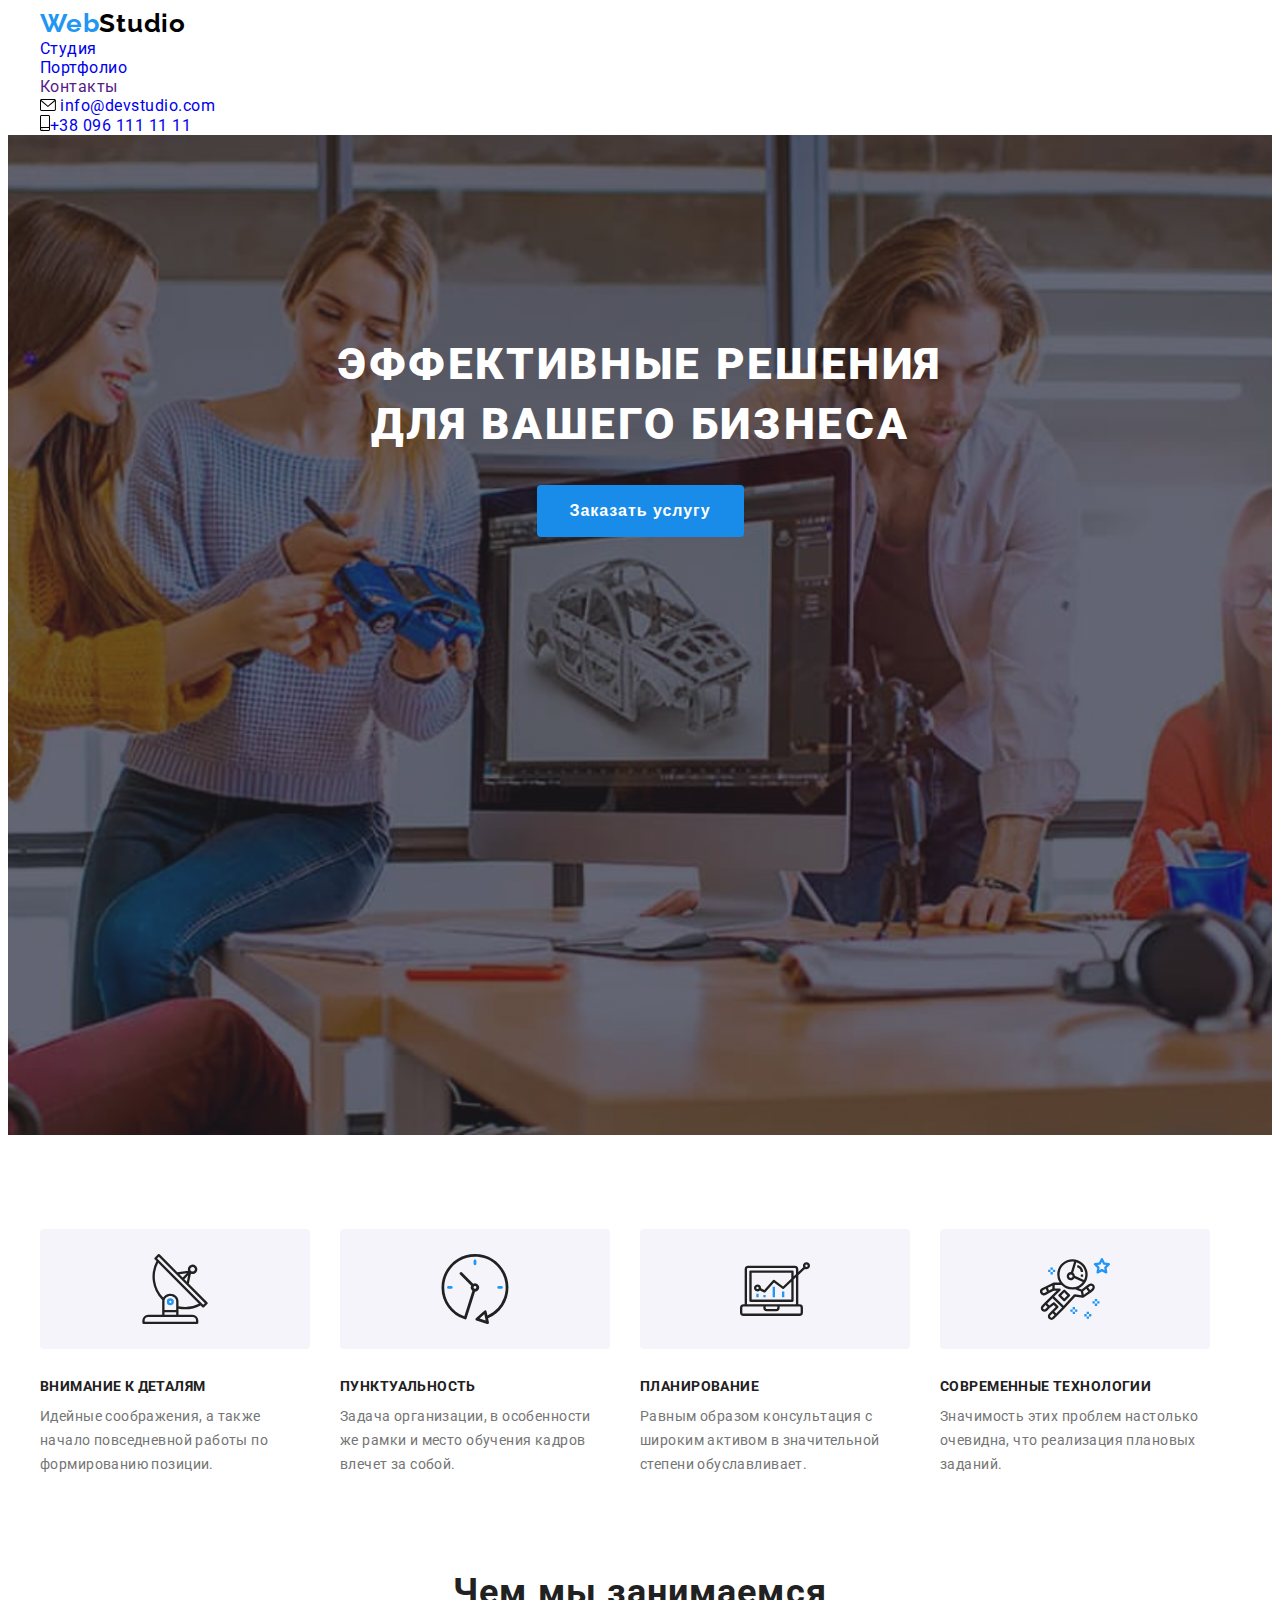
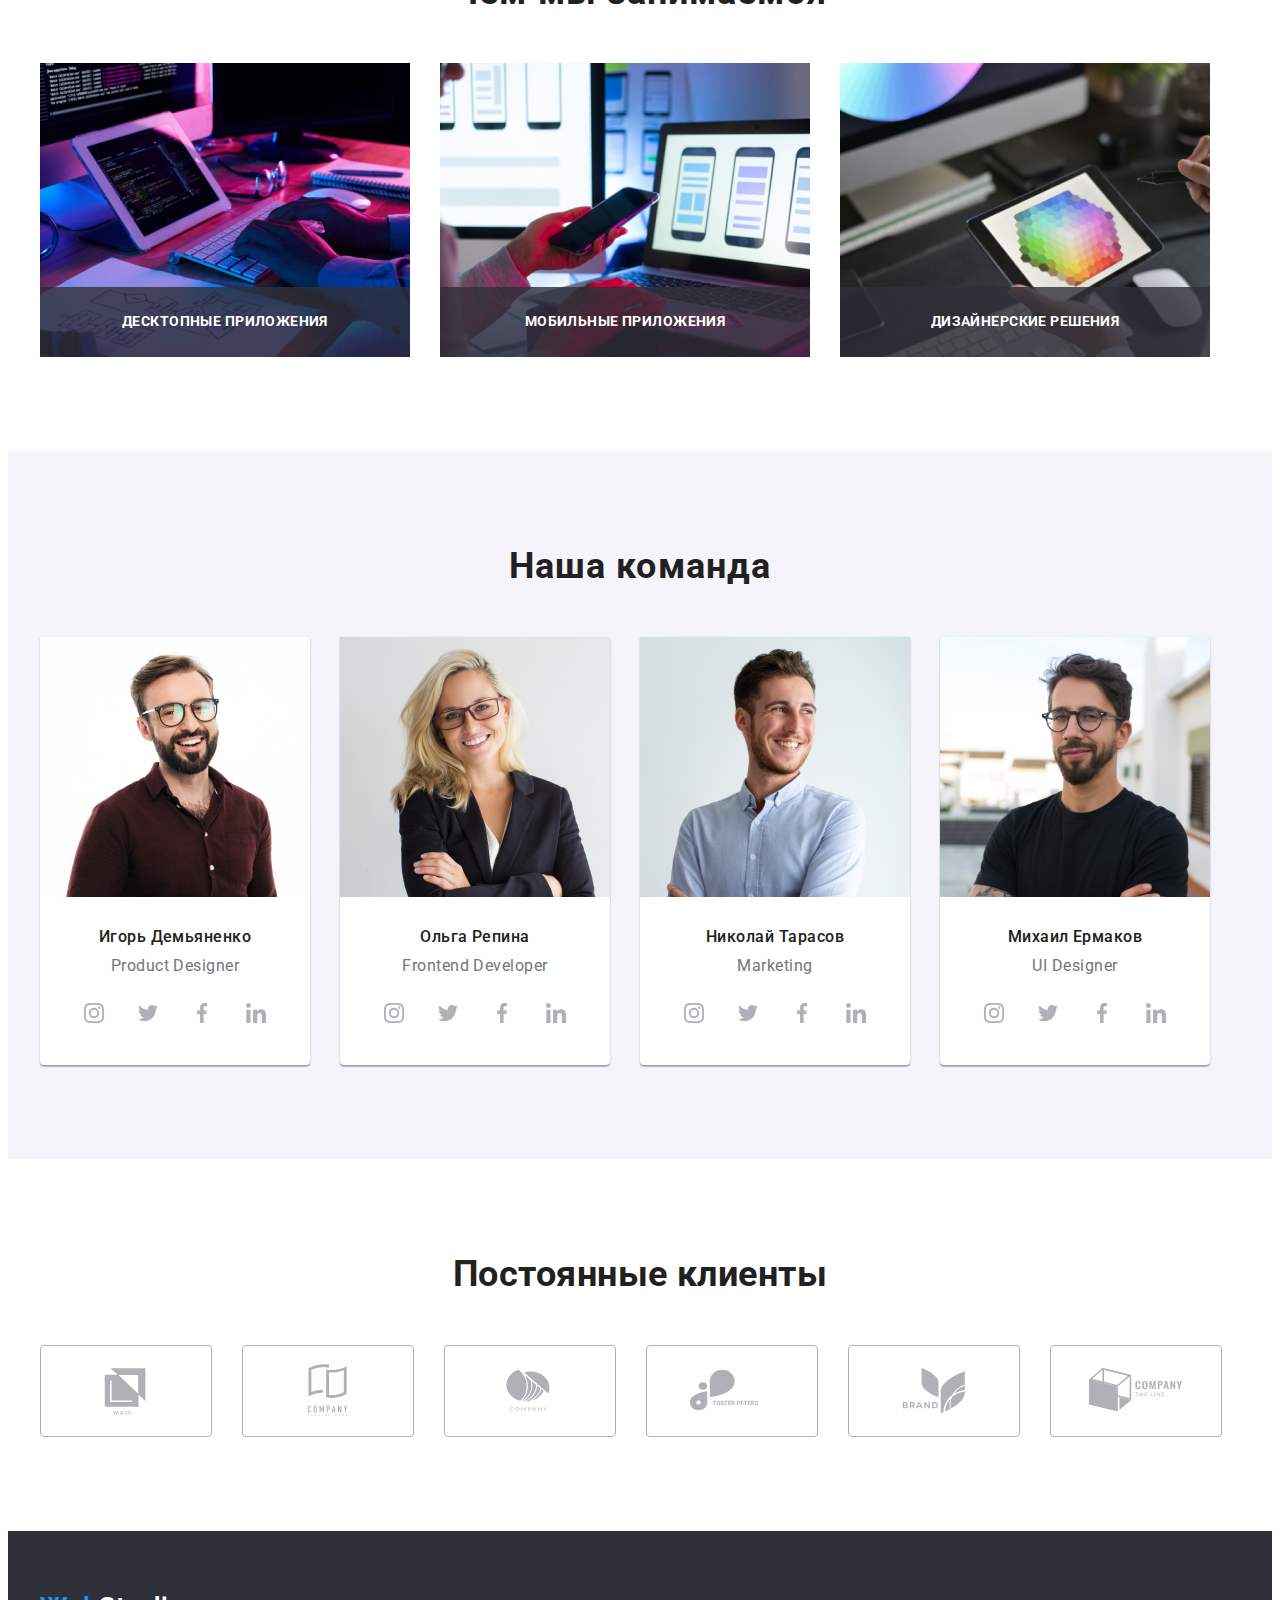
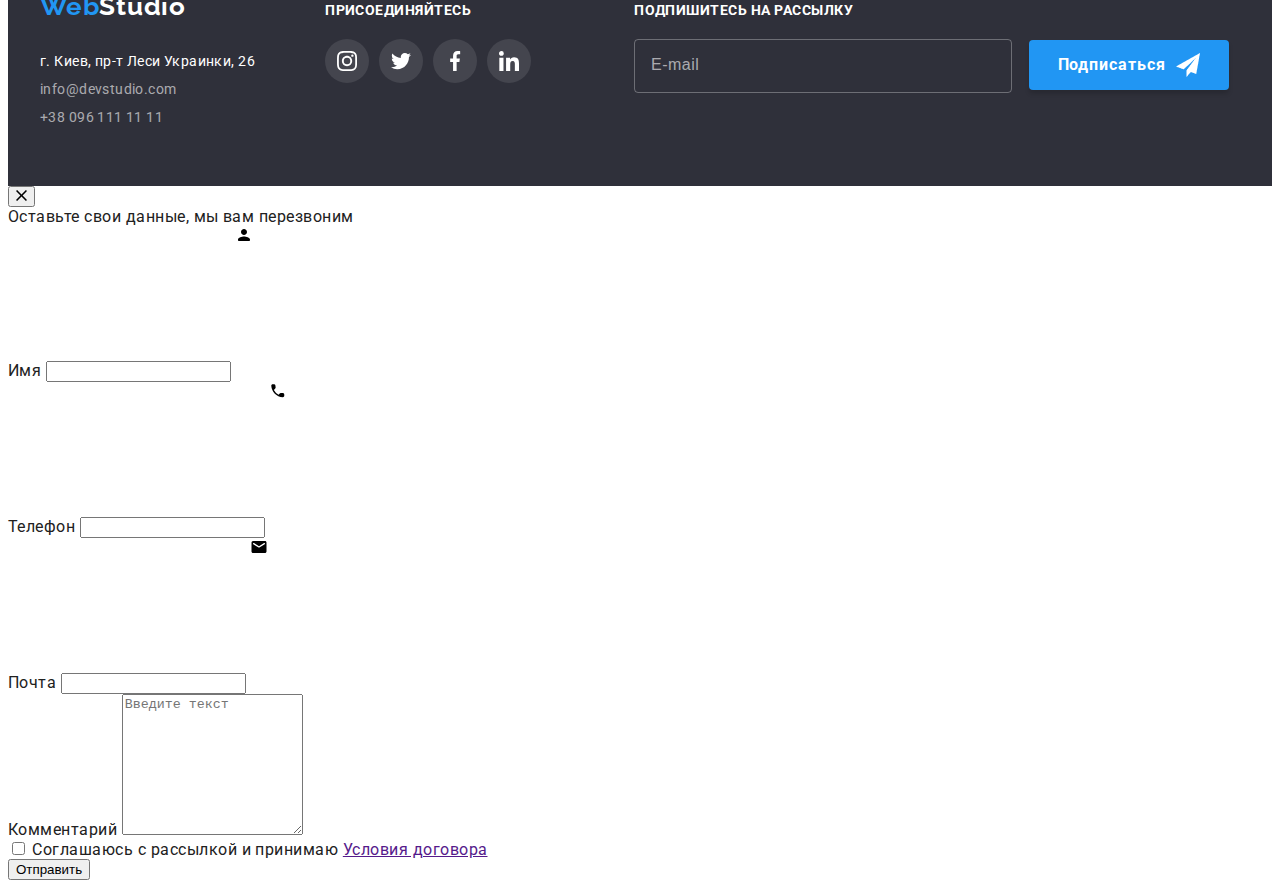
==== index.html @ b5519cab "HW-7 sass not connected" ====
<!DOCTYPE html>
<html lang="ru">

<head>
    <meta charset="UTF-8">
    <meta http-equiv="X-UA-Compatible" content="IE=edge">
    <meta name="viewport" content="width=device-width, initial-scale=1.0">
    <title>MyDocument</title>
    <link rel="stylesheet" href="https://cdnjs.cloudflare.com/ajax/libs/modern-normalize/1.1.0/modern-normalize.min.css"
        integrity="sha512-wpPYUAdjBVSE4KJnH1VR1HeZfpl1ub8YT/NKx4PuQ5NmX2tKuGu6U/JRp5y+Y8XG2tV+wKQpNHVUX03MfMFn9Q=="
        crossorigin="anonymous" referrerpolicy="no-referrer" />
    <link rel="preconnect" href="https://fonts.googleapis.com">
    <link rel="preconnect" href="https://fonts.gstatic.com" crossorigin>
    <link href="https://fonts.googleapis.com/css2?family=Raleway:wght@700&family=Roboto:wght@400;500;700;900&display=swap" rel="stylesheet">
    <link rel="stylesheet" href="./css/styles.css" />
    <link rel="stylesheet" href="./css/main.min.css" />
</head>

<body>

    <header class="header">
    <div class="container">
        <nav class="nav">
        <a class="logo header__logo text" href="./index.html">Web<span class="logo--black">Studio</span> 
        </a>
        <ul class="nav list">
            <li class="nav__item"><a class="nav__link text nav--cur" href="./index.html">Студия</a></li>
            <li class="nav__item"><a class="nav__link text" href="./portfolio.html">Портфолио</a></li>
            <li class="nav__item"><a class="nav__link text" href="">Контакты</a></li>
        </ul>
        </nav>
        <div class="header__connect">
        <ul class="nav list">
            <li class="nav__item"><a class="nav__contact text" href="mailto:info@devstudio.com">
                <svg class="nav__icon" width="16" height="12">
                    <use href="./images/symbol-defs.svg#icon-envelope"></use>
                </svg>
                info@devstudio.com</a>
            </li>
            <li class="nav__item"><a class="nav__contact text" href="tel:+380961111111">
                <svg class="nav__icon" width="10" height="16">
                    <use href="./images/symbol-defs.svg#icon-smartphone"></use>
                </svg>+38 096 111 11 11</a></li>
        </ul>
        </div>
    </div>
    </header>


    <main>
        <section class="hero">
            <div class="container">
            <h1 class="hero__title">Эффективные решения для вашего бизнеса</h1>
            <button class="hero__btn" type="button" data-modal-open>Заказать услугу</button>
            </div>
    </section>


        <section class="basic">
            <div class="container">
            <h2 hidden>Основное</h2>
            <ul class="basic__list list">
                <li class="basic__item">
                    <div class="basic__icon">
                        <svg width="70" height="70">
                            <use href="./images/symbol-defs.svg#icon-antenna"></use>
                        </svg>
                    </div>
                    <h3 class="basic__title">Внимание к деталям</h3>
                    <p class="basic__text">Идейные соображения, а также начало повседневной работы по формированию позиции.</p>
                </li>
                <li class="basic__item">
                    <div class="basic__icon">
                        <svg width="70" height="70">
                            <use href="./images/symbol-defs.svg#icon-clock"></use>
                        </svg>
                    </div>
                    <h3 class="basic__title">Пунктуальность</h3>
                    <p class="basic__text">Задача организации, в особенности же рамки и место обучения кадров влечет за собой.</p>
                </li>
                <li class="basic__item">
                    <div class="basic__icon">
                        <svg width="70" height="70">
                            <use href="./images/symbol-defs.svg#icon-diagram"></use>
                        </svg>
                    </div>
                    <h3 class="basic__title">Планирование</h3>
                    <p class="basic__text">Равным образом консультация с широким активом в значительной степени обуславливает.</p>
                </li>
                <li class="basic__item">
                    <div class="basic__icon">
                        <svg width="70" height="70">
                            <use href="./images/symbol-defs.svg#icon-astronaut"></use>
                        </svg>
                    </div>
                    <h3 class="basic__title">Современные технологии</h3>
                    <p class="basic__text">Значимость этих проблем настолько очевидна, что реализация плановых заданий.</p>
                </li>
            </ul>
            </div>
        </section>


        <section class="Pictures">
            <div class="container">
            <h2 class="Pictures__title">Чем мы занимаемся</h2>
            <ul class="Pictures__list list">
                <li class="Pictures__item">
                    <div class="Pictures__thumb">
                    <img class="Pictures__img" src="./images/picture1.jpg" alt="Код" width="370" height="295">
                    <p class="Pictures__text">Десктопные приложения</p>
                    </div>
                </li>
                <li class="Pictures__item">
                    <div class="Pictures__thumb">
                    <img class="Pictures__img" src="./images/picture2.jpg" alt="Анимация" width="370" height="295">
                    <p class="Pictures__text">Мобильные приложения</p>
                    </div>
                </li>
                <li class="Pictures__item">
                    <div class="Pictures__thumb">
                    <img class="Pictures__img" src="./images/picture3.jpg" alt="Дизайн" width="370" height="295">
                    <p class="Pictures__text">Дизайнерские решения</p>
                    </div>
                </li>
            </ul>
            </div>
        </section>


        <section class="team">
            <div class="container">
            <h2 class="team__title">Наша команда</h2>
            <ul class="team__list list">
                <li class="team__item">
                    <img class="team__img" src="./images/igor.jpg" alt="Игорь Демьяненко" width="270">
                    <div class="team-box">
                    <h3 class="team-box__subtitle">Игорь Демьяненко</h3>
                    <p class="team-box__text" lang="en">Product Designer</p>
                    <ul class="team-soc list">
                        <li class="team-soc__item"><a href="" class="team-soc__link link">
                            <svg class="team-soc__icon" width="20" height="20">
                            <use href="./images/symbol-defs.svg#icon-instagram"></use>
                            </svg>
                            </a></li>
                        <li class="team-soc__item"><a href="" class="team-soc__link link">
                            <svg class="team-soc__icon" width="20" height="20">
                            <use href="./images/symbol-defs.svg#icon-twitter"></use>
                            </svg>
                            </a></li>
                        <li class="team-soc__item"><a href="" class="team-soc__link link">
                            <svg class="team-soc__icon" width="20" height="20">
                            <use href="./images/symbol-defs.svg#icon-facebook"></use>
                            </svg>
                            </a></li>
                        <li class="team-soc__item"><a href="" class="team-soc__link link">
                            <svg class="team-soc__icon" width="20" height="20">
                            <use href="./images/symbol-defs.svg#icon-linkedin"></use>
                            </svg>
                            </a>
                        </li>
                    </ul>
                    </div>
                </li>
                <li class="team__item">
                    <img class="team__img" src="./images/olga.jpg" alt="Ольга Репина" width="270">
                    <div class="team-box">
                        <h3 class="team-box__subtitle">Ольга Репина</h3>
                    <p class="team-box__text" lang="en">Frontend Developer</p>
                    <ul class="team-soc list">
                        <li class="team-soc__item"><a href="" class="team-soc__link link">
                            <svg class="team-soc__icon" width="20" height="20">
                            <use href="./images/symbol-defs.svg#icon-instagram"></use>
                            </svg>
                            </a></li>
                        <li class="team-soc__item"><a href="" class="team-soc__link link">
                            <svg class="team-soc__icon" width="20" height="20">
                            <use href="./images/symbol-defs.svg#icon-twitter"></use>
                            </svg>
                            </a></li>
                        <li class="team-soc__item"><a href="" class="team-soc__link link">
                            <svg class="team-soc__icon" width="20" height="20">
                            <use href="./images/symbol-defs.svg#icon-facebook"></use>
                            </svg>
                            </a></li>
                        <li class="team-soc__item"><a href="" class="team-soc__link link">
                            <svg class="team-soc__icon" width="20" height="20">
                            <use href="./images/symbol-defs.svg#icon-linkedin"></use>
                            </svg>
                            </a>
                        </li>
                    </ul>
                    </div>
                </li>
                <li class="team__item">
                    <img class="team__img" src="./images/nikolay.jpg" alt="Николай Тарасов" width="270">
                    <div class="team-box">
                        <h3 class="team-box__subtitle">Николай Тарасов</h3>
                    <p class="team-box__text" lang="en">Marketing</p>
                    <ul class="team-soc list">
                        <li class="team-soc__item"><a href="" class="team-soc__link link">
                            <svg class="team-soc__icon" width="20" height="20">
                            <use href="./images/symbol-defs.svg#icon-instagram"></use>
                            </svg>
                            </a></li>
                        <li class="team-soc__item"><a href="" class="team-soc__link link">
                            <svg class="team-soc__icon" width="20" height="20">
                            <use href="./images/symbol-defs.svg#icon-twitter"></use>
                            </svg>
                            </a></li>
                        <li class="team-soc__item"><a href="" class="team-soc__link link">
                            <svg class="team-soc__icon" width="20" height="20">
                            <use href="./images/symbol-defs.svg#icon-facebook"></use>
                            </svg>
                            </a></li>
                        <li class="team-soc__item"><a href="" class="team-soc__link link">
                            <svg class="team-soc__icon" width="20" height="20">
                            <use href="./images/symbol-defs.svg#icon-linkedin"></use>
                            </svg>
                            </a>
                        </li>
                    </ul>
                    </div>
                </li>
                <li class="team__item">
                    <img class="team__img" src="./images/mihail.jpg" alt="Михаил Ермаков" width="270">
                    <div class="team-box">
                        <h3 class="team-box__subtitle">Михаил Ермаков</h3>
                    <p class="team-box__text" lang="en">UI Designer</p>
                    <ul class="team-soc list">
                        <li class="team-soc__item"><a href="" class="team-soc__link link">
                            <svg class="team-soc__icon" width="20" height="20">
                            <use href="./images/symbol-defs.svg#icon-instagram"></use>
                            </svg>
                            </a></li>
                        <li class="team-soc__item"><a href="" class="team-soc__link link">
                            <svg class="team-soc__icon" width="20" height="20">
                            <use href="./images/symbol-defs.svg#icon-twitter"></use>
                            </svg>
                            </a></li>
                        <li class="team-soc__item"><a href="" class="team-soc__link link">
                            <svg class="team-soc__icon" width="20" height="20">
                            <use href="./images/symbol-defs.svg#icon-facebook"></use>
                            </svg>
                            </a></li>
                        <li class="team-soc__item"><a href="" class="team-soc__link link">
                            <svg class="team-soc__icon" width="20" height="20">
                            <use href="./images/symbol-defs.svg#icon-linkedin"></use>
                            </svg>
                            </a>
                        </li>
                    </ul>
                    </div>
                </li>
            </ul>
            </div>
        </section>
        <section class="section-clients">
            <div class="container">
            <h2 class="client-title">Постоянные клиенты</h2>
            <ul class="client-list list">
                <li class="client-item"><a href="" class="client-link">
                    <svg class="client-icon" width="106" height="60">
                            <use href="./images/symbol-defs.svg#icon-Logo-1"></use>
                            </svg>
                </a></li>
                <li class="client-item"><a href="" class="client-link">
                    <svg class="client-icon" width="106" height="60">
                            <use href="./images/symbol-defs.svg#icon-Logo-2"></use>
                            </svg>
                </a></li>
                <li class="client-item"><a href="" class="client-link">
                    <svg class="client-icon" width="106" height="60">
                            <use href="./images/symbol-defs.svg#icon-Logo-3"></use>
                            </svg>
                </a></li>
                <li class="client-item"><a href="" class="client-link">
                    <svg class="client-icon" width="106" height="60">
                            <use href="./images/symbol-defs.svg#icon-Logo-4"></use>
                            </svg>
                </a></li>
                <li class="client-item"><a href="" class="client-link">
                        <svg class="client-icon" width="106" height="60">
                            <use href="./images/symbol-defs.svg#icon-Logo-5"></use>
                        </svg>
                </a></li>
                <li class="client-item"><a href="" class="client-link">
                        <svg class="client-icon" width="106" height="60">
                            <use href="./images/symbol-defs.svg#icon-Logo-6"></use>
                        </svg>
                </a></li>
            </ul>
            </div>
        </section>
    </main>

    <footer class="footer">
        <div class="container">
            <div class="footer__box">
               <div>
                <a class="logo footer__logo text" href="">Web<span class="logo--white">Studio</span></a>
                <address>
                <ul class="list">
                <li class="footer__item"><a class="footer__text text" href="https://goo.gl/maps/fxkEnHUCGzXbZ7778" target="_blank" rel="noreferrer noopener">г. Киев, пр-т Леси Украинки, 26 </a></li>
                <li class="footer__item"><a class="footer__text footer__text--color text" href="mailto:info@devstudio.com"> info@devstudio.com</a></li>
                <li class="footer__item"><a class="footer__text footer__text--color text" href="tel:+380961111111">+38 096 111 11 11</a></li>
                </ul>
                </address>
               </div>
               <div class="footer-soc">
                <p class="foter-soc__text">присоединяйтесь</p>
                <ul class="footer-soc__list list">
                    <li class="footer-soc__item"><a href="" class="footer-soc__link">
                        <svg class="footer-soc__icon" width="20" height="20">
                        <use href="./images/symbol-defs.svg#icon-instagram"></use>
                        </svg>
                        </a>
                    </li>
                    <li class="footer-soc__item"><a href="" class="footer-soc__link">
                        <svg class="footer-soc__icon" width="20" height="20">
                        <use href="./images/symbol-defs.svg#icon-twitter"></use>
                        </svg>
                        </a>
                    </li>
                    <li class="footer-soc__item"><a href="" class="footer-soc__link">
                        <svg class="footer-soc__icon" width="20" height="20">
                        <use href="./images/symbol-defs.svg#icon-facebook"></use>
                        </svg>
                        </a>
                    </li>
                    <li class="footer-soc__item"><a href="" class="footer-soc__link">
                        <svg class="footer-soc__icon" width="20" height="20">
                        <use href="./images/symbol-defs.svg#icon-linkedin"></use>
                        </svg>
                        </a>
                    </li>
                </ul>
               </div>
               <div>
                <p class="foter-soc__text">Подпишитесь на рассылку</p>
                <form action="#">
                    <label for="mail"></label>
                    <input type="mail" class="footer__input" name="mail" id="mail" placeholder="E-mail">
                <button class="footer__btn" type="submit">Подписаться</button>
                </form>
               </div>
            </div>
        </div>
    </footer>
    <div class="backdrop is-hidden" data-modal>
        <div class="modal">
            <button class="close-btn" type="button" data-modal-close>
                <svg class="icon-close" width="11" height="11">
                    <use href='./images/symbol-defs-vector.svg#icon-Vector'></use>
                </svg>
            </button>
            <form action="#" class="form">
                <p class="form-title">Оставьте свои данные, мы вам перезвоним</p>

                <div class="form-field">
                <label class="form-label" for="name">Имя</label>
                <input class="form-input" type="text" name="name" id="name">
                <svg class="form-icon">
                    <use href="./images/symbol-defs2.svg#icon-person"
                    width="18" height="18" ></use>
                </svg>
                </div>

                <div class="form-field">
                    <label class="form-label" for="tel">Телефон</label>
                    <input class="form-input" type="tel" name="tel" id="tel">
                    <svg class="form-icon">
                        <use href="./images/symbol-defs2.svg#icon-phone" width="18" height="18"></use>
                    </svg>
                </div>

                <div class="form-field">
                    <label class="form-label" for="mail">Почта</label>
                    <input class="form-input" type="" name="mail" id="mail">
                    <svg class="form-icon">
                        <use href="./images/symbol-defs2.svg#icon-email" width="18" height="18"></use>
                    </svg>
                </div>

                <div class="form-field">
                    <label class="form-label" for="comment">Комментарий</label>
                    <textarea class="comment" name="comment" id="comment" rows="9" placeholder="Введите текст"></textarea>
                </div>
                <div class="form-chek">
                    
                    <label class="form-chek-label" for="accept">
                    <input class="form-check-input" type="checkbox" name="accept" id="accept">
                    <span class="icon-chek"></span>Соглашаюсь с рассылкой и принимаю <a class="accept-link" href="">Условия договора</a>
                    </label>
                </div>
                <button class="form-btn" type="submit">Отправить</button>
            </form>
            
        </div>
    </div>
<script src="./js/modal.js"></script>
</body>

</html>
---- css/styles.css ----
/*------------------HEADER---------------*/




/*---------------MAIN------------------*/

.hero {
    display: flex;
    max-width: 1600px;
    min-height: 600px;
    margin-left: auto;
    margin-right: auto;
    padding-top: 200px;
    padding-bottom: 200px;

    text-align: center;

    background-color: var(--background-color-hero);
    background-repeat: no-repeat;
    background-position: center;
    background-size: cover;
    background-image: 
        linear-gradient(rgba(47, 48, 58, 0.4), 
        rgba(47, 48, 58, 0.4)), 
        url(../images/hero.jpg);
    
    
}

.hero__title {
    font-weight: 900;
    font-size: 44px;
    line-height: 1.36;
    text-align: center;
    letter-spacing: 0.06em;
    text-transform: uppercase;;
    
    color: var(--third-text-color);
    
    margin-bottom: 30px;
    margin-left: auto;
    margin-right: auto;
    max-width: 696px;

}

.hero__btn {
    font-weight: 700;
    font-size: 16px;
    line-height: 1.88;
    display: flex;
    align-items: center;
    text-align: center;
    letter-spacing: 0.06em;
    color:var(--third-text-color);
    background-color: #188ce8;
    cursor: pointer;

    display: inline-block;
    min-width: 200px;
    border-radius: 4px;
    border: 1px solid transparent;
    padding: 10px 32px;

    transition: background-color 250ms cubic-bezier(0.4, 0, 0.2, 1),
                color 250ms cubic-bezier(0.4, 0, 0.2, 1);  
}

.hero__btn:hover,
.hero__btn:focus {
    color: #188ce8;
    background-color: var(--background-color-general) ;
}


/*----------------основное--------------*/

.basic {
    padding-top: 94px;
    padding-bottom: 94px;
}
.basic__list {
    display: flex;
}

.basic__item {
    display: inline-block;
    width: 270px;
    
}
.basic__item:not(:last-child) {
    margin-right: 30px;
}
.basic__icon {
    height: 120px;
    margin-bottom: 30px;
    border-radius: 4px;
    background-color: #F5F4FA;
    display: flex;
    align-items: center;
    justify-content: center;

}
.basic__title {
    font-weight: 700;
    font-size: 14px;
    line-height: 1.14;
    letter-spacing: 0.03em;
    text-transform: uppercase;
    color:var(--first-text-color);
    margin-bottom: 10px;
}

.basic__text {
    font-weight: 400;
    font-size: 14px;
    line-height: 1.71;
    letter-spacing: 0.03em;
    color:var(--second-text-color);
}


/*-----------------чем занимаемся----------------*/
.Pictures {
    padding-bottom: 94px;
}

.Pictures__title {
    font-weight: 700;
    font-size: 36px;
    line-height: 42px;
    text-align: center;
    letter-spacing: 0.03em;
    color: var(--first-text-color);
    margin-bottom: 50px;
}

.Pictures__list {
    display: flex;
    
}

.Pictures__item:not(:last-child) {
    margin-right: 30px;
}

.Pictures__thumb {
    position: relative;
        width: 370px;
        height: 294px;
        
}
.Pictures__thumb::before {
    content: "";
    position: absolute;

    display: inline-block;
    bottom: 0px;
    width: 100%;
    height: 70px;
    background-color: rgba(47, 48, 58, 0.8);
}

.Pictures__img {
    display: block;
    max-width: 100%;
    height: auto;
}

.Pictures__text {
    position: absolute;
    
    width: 100%;
    padding: 27px 0px;
    bottom: 0;
    left: 0;

    font-weight: 700; 
    font-size: 14px;
    line-height: 1.14;
    text-align: center;
    letter-spacing: 0.03em;
    text-transform: uppercase;
    
    color: var(--third-text-color);
}

/*------------------наша команда----------------*/
.team {
    background-color: var(--background-color-team);
    padding-top: 94px;
    padding-bottom: 94px;
}

.team__title {
    font-weight: 700;
    font-size: 36px;
    line-height: 42px;
    text-align: center;
    letter-spacing: 0.03em;
    color: var(--first-text-color);
    margin-bottom: 50px;
}

.team__list {
    display: flex;
}

.team__item {
    max-width: 270px;
    max-height: 428px;
    flex-basis: calc(100% / 4 - 30px);
    
    background-color: var(--background-color-general);
    box-shadow: 
    0px 1px 3px rgba(0, 0, 0, 0.12), 
    0px 1px 1px rgba(0, 0, 0, 0.14), 
    0px 2px 1px rgba(0, 0, 0, 0.2);
    border-radius: 0px 0px 4px 4px;
}
.team__item:not(:last-child) {
    margin-right: 30px;
}
.team__img {
display: block;
max-width: 100%;
}
.team-box {
    padding-top: 30px;
    padding-bottom: 30px;
    padding-right: 32px;
    padding-left: 32px;
}
.team-box__subtitle {
    font-weight: 500;
    font-size: 16px;
    line-height: 1.19;
    text-align: center;
    letter-spacing: 0.03em;
    color:var(--first-text-color);
    margin-bottom: 10px;

}

.team-box__text {
    box-sizing: border-box;
    font-weight: 400;
    font-size: 16px;
    line-height: 1.19;
    text-align: center;
    letter-spacing: 0.03em;
    color: var(--second-text-color);
    margin-bottom: 16px;

}
.team-soc {
    display: flex;

    list-style: none;
    justify-content: center;
    align-items: center;
}
.team-soc__item {
    width: 44px;
    height: 44px;
    margin-right: 10px;
}
.team-soc__item:last-child {
    margin-right: 0;
}
.team-soc__link {
width: 100%;
height: 100%;
border-radius: 50%;
display: flex;
align-items: center;
justify-content: center;
color: #afb1b8;

transition: background-color 250ms cubic-bezier(0.4, 0, 0.2, 1),
        color 250ms cubic-bezier(0.4, 0, 0.2, 1);

}
.team-soc__link:hover,
.team-soc__link:focus {
color: #ffffff;
background-color: var(--accent-color);
}
.team-soc__icon {
    fill: currentColor;     
}
/*-----------------ПОСТОЯННЫЕ КЛИЕНТЫ---------------*/
.section-clients {
    padding-top: 94px;
    padding-bottom: 94px;
}

.client-title {
    margin-bottom: 50px;

    font-weight: 700;
    font-size: 36px;
    line-height: 1.17;
    text-align: center;

    color: var(--first-text-color);
}

.client-list {
    display: flex;
    padding: 0;
    margin: 0;


}


.client-item:not(:last-child) {
    margin-right: 30px;
}

.client-link {
    display: flex;
    justify-content: center;
    align-items: center;
    width: 170px;
    height: 90px;
    border: 1px solid #afb1b8;
    outline: transparent;
    border-radius: 4px;
    color: #afb1b8;

    transition: background-color 250ms cubic-bezier(0.4, 0, 0.2, 1),
        color 250ms cubic-bezier(0.4, 0, 0.2, 1);


}

.client-link:hover,
.client-link:focus {
    color: var(--accent-color);
    border-color: var(--accent-color);
}

.client-icon {
    fill: currentColor;
}


/*---------------FOOTER-------------*/
.footer {
    padding-top: 60px;
    padding-bottom: 60px;

    background-color: var(--background-color-hero);
}
.footer__box {
    display: flex;
    margin: 0;
    padding: 0;
    align-items: baseline;
}
.footer__item {
    margin-top: 9px;
}
.footer__text {
        font-family: 'Roboto';
        font-style: normal;
        font-weight: 400;
        font-size: 14px;
        line-height: 1.71px;    
        letter-spacing: 0.03em;
        color: var(--third-text-color);

        display: inline-block;
        transition: color 250ms cubic-bezier(0.4, 0, 0.2, 1);
}

.footer__text--color {
        color: rgba(255, 255, 255, 0.6);
}

.footer__text:hover,
.footer__text:focus {
    color: var(--accent-color);
}
.footer-soc {
    margin-left: 70px;
    margin-right: 93px;
}
.foter-soc__text {
    font-weight: 700;
    font-size: 14px;
    line-height: 1.14;
    text-transform: uppercase;
    color: var(--third-text-color);

    margin-bottom: 20px;
}
.footer-soc__list {
    display: flex;
    padding: 0;
    margin-top: 0;
    justify-content: space-between;
    align-items: center
}
.footer-soc__item {
    width: 44px;
    height: 44px;
    margin-right: 10px;
    
}
.footer-soc__link {
    width: 100%;
    height: 100%;
    display: flex;
    border-radius: 50%;
    color: #afb1b8;
    background-color: rgba(255, 255, 255, 0.1);
    align-items: center;
    justify-content: center;
    color: var(--third-text-color);

    transition: background-color 250ms cubic-bezier(0.4, 0, 0.2, 1),
}
.footer-soc__link:hover,
.footer-soc__link:focus {
    background-color: var(--accent-color);
}
.footer-soc__icon {
    fill: currentColor;
}

.footer__input {
        width: 358px;
        height: 50px;
        padding-left: 16px;
        margin-right: 12px;
        
        color: #ffffff;
        background-color: transparent;
    
        border: 1px solid rgba(255, 255, 255, 0.3);
        border-radius: 4px;
}
.footer__input::placeholder {
    font-weight: 400;
    font-size: 16px;
    line-height: 1.25;

    align-items: center;
    letter-spacing: 0.03em;
    color: rgba(255, 255, 255, 0.6);
}

.footer__input:focus {
    border: 1px solid var(--accent-color);
}
.footer__btn {
    font-family: 'Roboto';
    font-style: normal;
    font-weight: 700;
    font-size: 16px;
    line-height: 1.88;
        
    display: inline-flex;
    align-items: center;
    text-align: center;
    letter-spacing: 0.06em;
    
    color: var(--third-text-color);
    text-decoration: none;
    
    min-width: 200px;
    background:var(--accent-color);
    box-shadow: 0px 4px 4px rgba(0, 0, 0, 0.15);
    border-radius: 4px;
    border: var(--accent-color);
        
    padding: 10px 28px 10px 29px;
    cursor: pointer;

}
.footer__btn::after {
    content: "";
    width: 24px;
    height: 24px;
    margin-left: 10px;
    
    background-image: url(../images/icon\ send.png);
    background-size: contain;
}


/*---------------------ПОРТФОЛИО----------------*/
/*----------------------------------------------*/
.portfolio {
    padding-top: 94px;
    padding-bottom: 94px;
}

.portfolio-btn {
    font-family: "Roboto", sans-serif;
    font-weight: 500;
    font-size: 16px;
    line-height: 1.63;
    letter-spacing: 0.03em;
    background-color: var(--background-color-team);
    color: var(--first-text-color);
    cursor: pointer;

    display: inline-block;
    padding: 6px 22px;
    min-width: 73px;
    border-radius: 4px;
    border: 1px solid transparent;

    transition: background-color 250ms cubic-bezier(0.4, 0, 0.2, 1),
            color 250ms cubic-bezier(0.4, 0, 0.2, 1);
            box-shadow 250ms cubic-bezier(0.4, 0, 0.2, 1);
    
}
.cur-btn,
.portfolio-btn:hover,
.portfolio-btn:focus {
    background-color: #188ce8;
    color: var(--third-text-color);
    box-shadow: 0px 3px 1px rgba(0, 0, 0, 0.1), 0px 1px 2px rgba(0, 0, 0, 0.08),
            0px 2px 2px rgba(0, 0, 0, 0.12);
}

.portfolio-btn-list {
    display: flex;
    justify-content: center;
    margin-bottom: 50px;
}
.portfolio-btn-item:not(:last-child) {
    margin-right: 8px;
}
.portfolio-list {
    display: flex;
    flex-wrap: wrap;
    margin: -15px;
}

.portfolio-item {
    margin: 15px;
    width: 370px;
    flex-basis: calc(100% / 3 - 30px);
}
.portfolio-link {
    overflow: hidden;
    display: block;
    transition: box-shadow 250ms cubic-bezier(0.4, 0, 0.2, 1);
}
.portfolio-link:hover,
.portfolio-link:focus {
background-color: #FFFFFF;
    border: 1px solid #EEEEEE;
    box-shadow: 0px 1px 1px rgba(0, 0, 0, 0.12), 
    0px 4px 4px rgba(0, 0, 0, 0.06), 
    1px 4px 6px rgba(0, 0, 0, 0.16);
    
}
.portfolio-title {
    font-weight: 700;
    font-size: 18px;
    line-height: 2;
    letter-spacing: 0.06em;
    color: var(--first-text-color);
    margin-bottom: 4px;

}

.portfolio-text {
    font-weight: 400;
    font-size: 16px;
    line-height: 1.88;
    letter-spacing: 0.03em;
    color: var(--second-text-color);
}
.border-text {
    margin-top: -4px;
    padding: 20px 23px;
    border-right: 1px solid #eeeeee;
    border-left: 1px solid #eeeeee;
    border-bottom: 1px solid #eeeeee;
    box-sizing: border-box;
}
.cards-thumb {
    position: relative;
    width: 370px;
    height: 294px;

}

.cards-thumb-text {
    position: absolute;
    width: 100%;
    height: 100%;
    bottom: 0;
    left: 0;

    opacity: 0;

    padding: 63px 24px;

    font-family: 'Roboto';
    font-style: normal;
    font-weight: 400;
    font-size: 18px;
    line-height: 1.56;
    letter-spacing: 0.03em;
    
    color: var(--third-text-color);
    background: rgba(33, 150, 243, 0.9);
    transform: translateY(100%);
    
    transition: transform 250ms cubic-bezier(0.4, 0, 0.2, 1),
    opacity 250ms cubic-bezier(0.4, 0, 0.2, 1);
}

.portfolio-link:hover .cards-thumb-text {
    transform: translateY(0);
    opacity: 1;   
}

/*-------------------------МОДАЛЬНОЕ ОКНО--------------------*/
---- css/main.min.css ----
:root{--first-text-color: #212121;--second-text-color: #757575;--third-text-color: #ffffff;--accent-color: #2196F3;--background-color-general: #FFFFFF;--background-color-hero: #2f303a;--background-color-team: #f5f4fa}.container{width:1200px;margin:0 auto;padding-right:15px;padding-left:15px}body{font-family:"Roboto",sans-serif;color:var(--first-text-color);background-color:var(--background-color-general);letter-spacing:.03em}.text{text-decoration:none}.list{list-style:none}p,h1,h2,h3,h4,h5,h6,ul{margin:0;padding:0}.visually-hidden{position:absolute;width:1px;height:1px;margin:-1px;padding:0;overflow:hidden;border:0;clip:rect(0 0 0 0)}.logo{font-family:"Raleway";font-weight:700;font-size:26px;line-height:1.19;letter-spacing:.03em;color:var(--accent-color);align-items:center;text-align:center}.header__logo{padding-top:24px;padding-bottom:25px;margin-right:93px}.footer__logo{display:inline-block;margin-bottom:20px}.logo--black{color:#000}.logo--white{color:var(--third-text-color)}.logo{font-family:"Raleway";font-weight:700;font-size:26px;line-height:1.19;letter-spacing:.03em;color:var(--accent-color);align-items:center;text-align:center}.header__logo{padding-top:24px;padding-bottom:25px;margin-right:93px}.footer__logo{display:inline-block;margin-bottom:20px}.logo--black{color:#000}.logo--white{color:var(--third-text-color)}/*# sourceMappingURL=main.min.css.map */
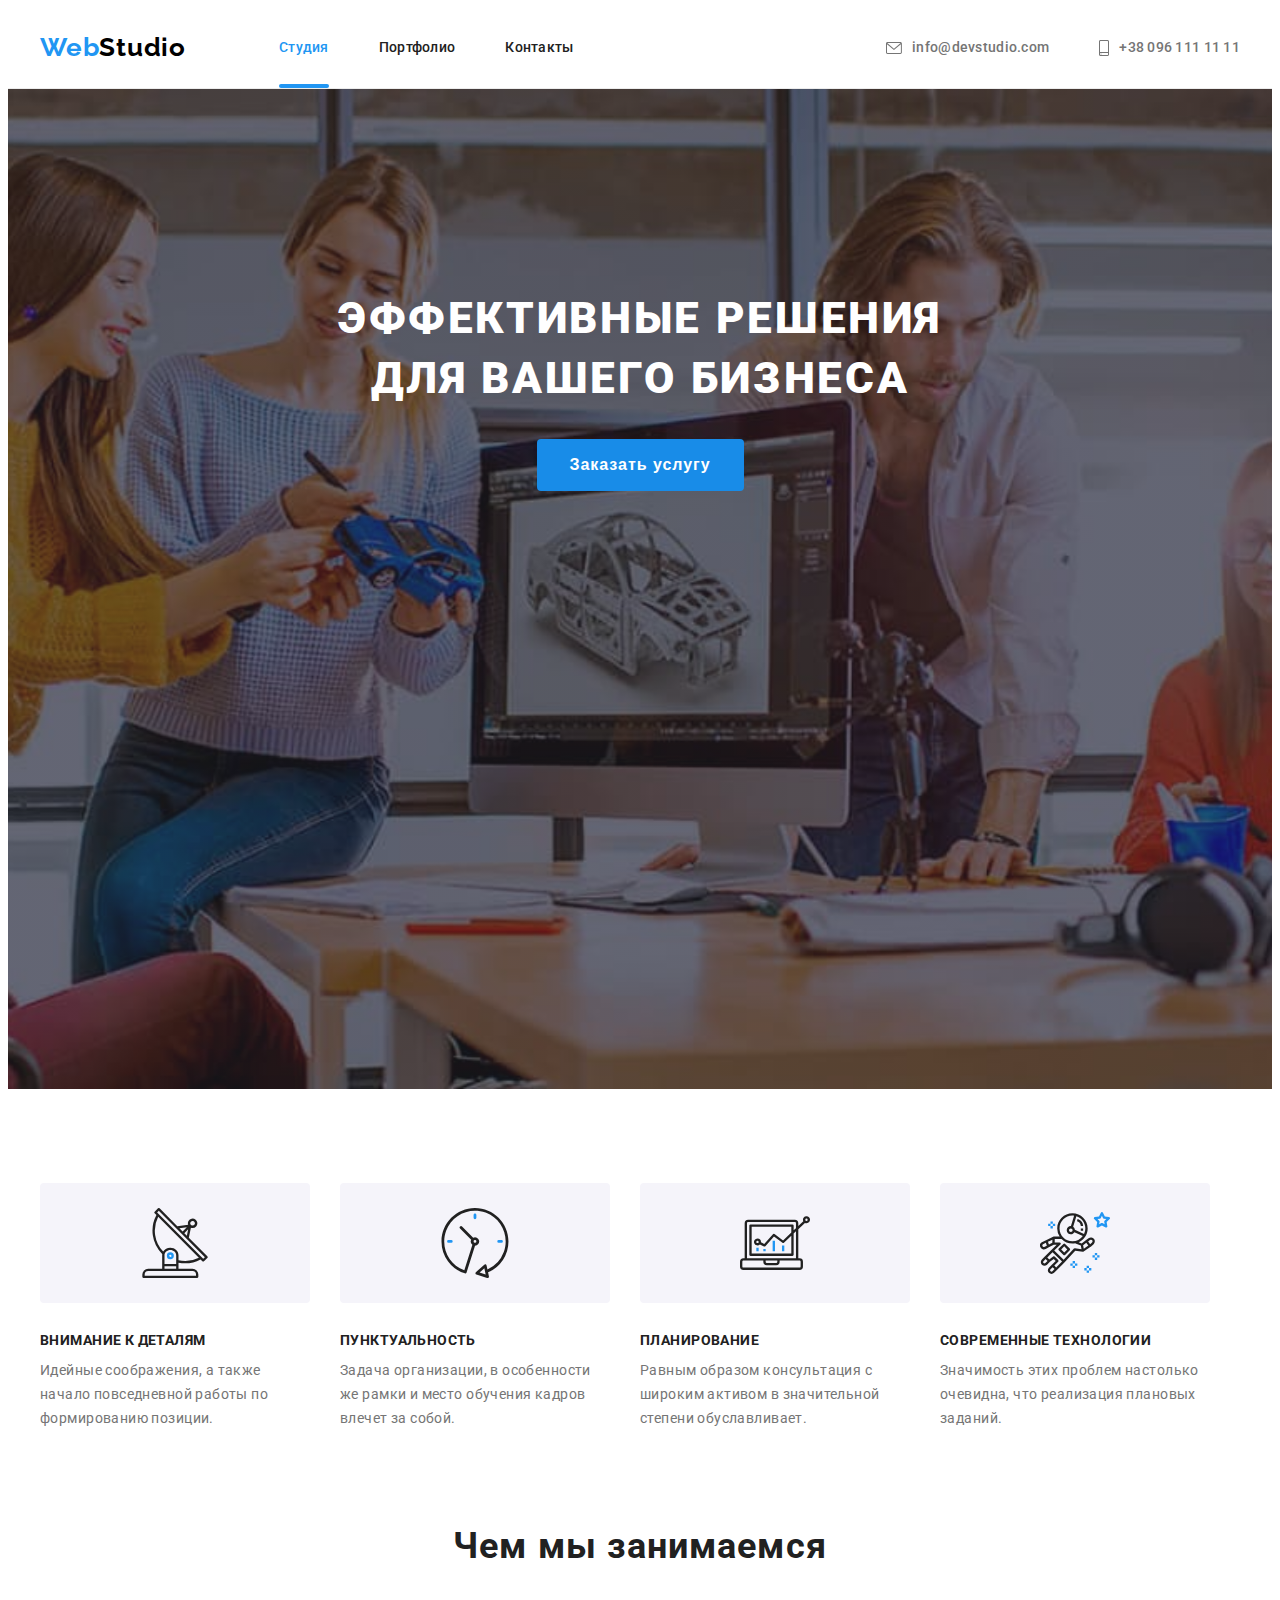
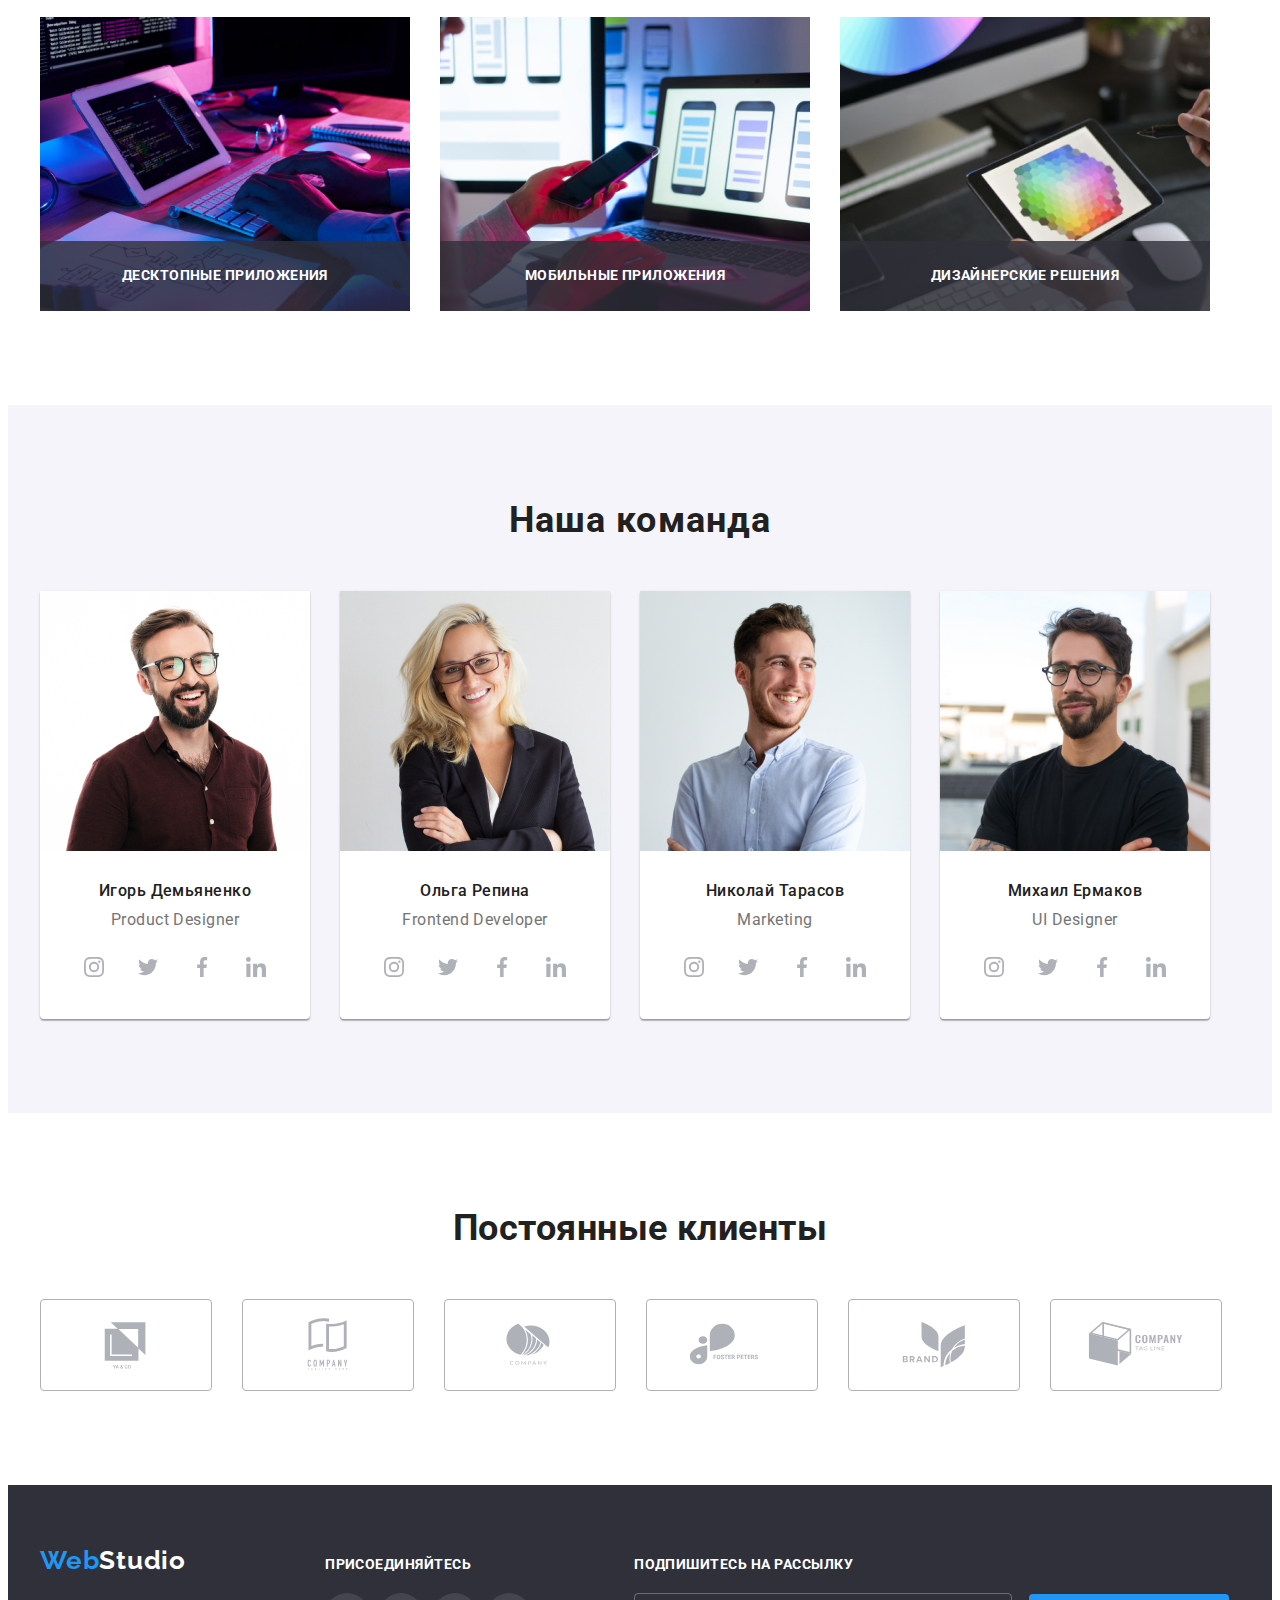
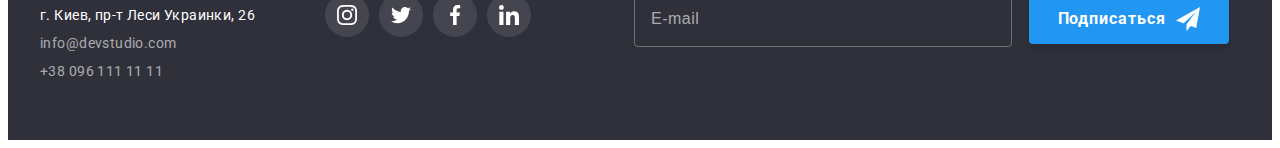
==== commit 13284fbb: "HW-7 final" ====
--- a/index.html
+++ b/index.html
@@ -12,7 +12,6 @@
     <link rel="preconnect" href="https://fonts.googleapis.com">
     <link rel="preconnect" href="https://fonts.gstatic.com" crossorigin>
     <link href="https://fonts.googleapis.com/css2?family=Raleway:wght@700&family=Roboto:wght@400;500;700;900&display=swap" rel="stylesheet">
-    <link rel="stylesheet" href="./css/styles.css" />
     <link rel="stylesheet" href="./css/main.min.css" />
 </head>
 
@@ -255,37 +254,37 @@
             </ul>
             </div>
         </section>
-        <section class="section-clients">
+        <section class="clients">
             <div class="container">
-            <h2 class="client-title">Постоянные клиенты</h2>
-            <ul class="client-list list">
-                <li class="client-item"><a href="" class="client-link">
-                    <svg class="client-icon" width="106" height="60">
+            <h2 class="client__title">Постоянные клиенты</h2>
+            <ul class="client__list list">
+                <li class="client__item"><a href="" class="client__link">
+                    <svg class="client__icon" width="106" height="60">
                             <use href="./images/symbol-defs.svg#icon-Logo-1"></use>
                             </svg>
                 </a></li>
-                <li class="client-item"><a href="" class="client-link">
-                    <svg class="client-icon" width="106" height="60">
+                <li class="client__item"><a href="" class="client__link">
+                    <svg class="client__icon" width="106" height="60">
                             <use href="./images/symbol-defs.svg#icon-Logo-2"></use>
                             </svg>
                 </a></li>
-                <li class="client-item"><a href="" class="client-link">
-                    <svg class="client-icon" width="106" height="60">
+                <li class="client__item"><a href="" class="client__link">
+                    <svg class="client__icon" width="106" height="60">
                             <use href="./images/symbol-defs.svg#icon-Logo-3"></use>
                             </svg>
                 </a></li>
-                <li class="client-item"><a href="" class="client-link">
-                    <svg class="client-icon" width="106" height="60">
+                <li class="client__item"><a href="" class="client__link">
+                    <svg class="client__icon" width="106" height="60">
                             <use href="./images/symbol-defs.svg#icon-Logo-4"></use>
                             </svg>
                 </a></li>
-                <li class="client-item"><a href="" class="client-link">
-                        <svg class="client-icon" width="106" height="60">
+                <li class="client__item"><a href="" class="client__link">
+                        <svg class="client__icon" width="106" height="60">
                             <use href="./images/symbol-defs.svg#icon-Logo-5"></use>
                         </svg>
                 </a></li>
-                <li class="client-item"><a href="" class="client-link">
-                        <svg class="client-icon" width="106" height="60">
+                <li class="client__item"><a href="" class="client__link">
+                        <svg class="client__icon" width="106" height="60">
                             <use href="./images/symbol-defs.svg#icon-Logo-6"></use>
                         </svg>
                 </a></li>
--- a/css/main.min.css
+++ b/css/main.min.css
@@ -1 +1 @@
-:root{--first-text-color: #212121;--second-text-color: #757575;--third-text-color: #ffffff;--accent-color: #2196F3;--background-color-general: #FFFFFF;--background-color-hero: #2f303a;--background-color-team: #f5f4fa}.container{width:1200px;margin:0 auto;padding-right:15px;padding-left:15px}body{font-family:"Roboto",sans-serif;color:var(--first-text-color);background-color:var(--background-color-general);letter-spacing:.03em}.text{text-decoration:none}.list{list-style:none}p,h1,h2,h3,h4,h5,h6,ul{margin:0;padding:0}.visually-hidden{position:absolute;width:1px;height:1px;margin:-1px;padding:0;overflow:hidden;border:0;clip:rect(0 0 0 0)}.logo{font-family:"Raleway";font-weight:700;font-size:26px;line-height:1.19;letter-spacing:.03em;color:var(--accent-color);align-items:center;text-align:center}.header__logo{padding-top:24px;padding-bottom:25px;margin-right:93px}.footer__logo{display:inline-block;margin-bottom:20px}.logo--black{color:#000}.logo--white{color:var(--third-text-color)}.logo{font-family:"Raleway";font-weight:700;font-size:26px;line-height:1.19;letter-spacing:.03em;color:var(--accent-color);align-items:center;text-align:center}.header__logo{padding-top:24px;padding-bottom:25px;margin-right:93px}.footer__logo{display:inline-block;margin-bottom:20px}.logo--black{color:#000}.logo--white{color:var(--third-text-color)}/*# sourceMappingURL=main.min.css.map */+:root{--first-text-color: #212121;--second-text-color: #757575;--third-text-color: #ffffff;--accent-color: #2196F3;--background-color-general: #FFFFFF;--background-color-hero: #2f303a;--background-color-team: #f5f4fa}.container{width:1200px;margin:0 auto;padding-right:15px;padding-left:15px}body{font-family:"Roboto",sans-serif;color:var(--first-text-color);background-color:var(--background-color-general);letter-spacing:.03em}.text{text-decoration:none}.list{list-style:none}p,h1,h2,h3,h4,h5,h6,ul{margin:0;padding:0}.visually-hidden{position:absolute;width:1px;height:1px;margin:-1px;padding:0;overflow:hidden;border:0;clip:rect(0 0 0 0)}.logo{font-family:"Raleway";font-weight:700;font-size:26px;line-height:1.19;letter-spacing:.03em;color:var(--accent-color);align-items:center;text-align:center}.header__logo{padding-top:24px;padding-bottom:25px;margin-right:93px}.footer__logo{display:inline-block;margin-bottom:20px}.logo--black{color:#000}.logo--white{color:var(--third-text-color)}.header{border-bottom:1px solid #ececec;font-weight:500;font-size:14px;line-height:1.14;letter-spacing:.02em}.header .container{display:flex;align-items:center}.nav{display:flex;align-items:center}.nav__item{display:block}.nav__item:not(:last-child){margin-right:50px}.nav__link{display:block;color:var(--first-text-color);padding-top:32px;padding-bottom:32px;position:relative;transition:color 250ms cubic-bezier(0.4, 0, 0.2, 1)}.nav__link.nav--cur::after{content:"";position:absolute;left:0;bottom:0;display:block;width:100%;height:4px;border-radius:2px;background-color:var(--accent-color)}.nav__contact{display:flex;align-items:center;color:var(--second-text-color);padding-top:32px;padding-bottom:32px;color:var(--second-text-color);transition:color 250ms cubic-bezier(0.4, 0, 0.2, 1)}.nav--cur,.nav__link:hover,.nav__link:focus,.nav__contact:hover,.nav__contact:focus{color:var(--accent-color)}.header__connect{margin-left:auto}.nav__icon{fill:currentColor}.nav__icon{margin-right:10px;justify-content:center;align-items:center}.hero{display:flex;max-width:1600px;min-height:600px;margin-left:auto;margin-right:auto;padding-top:200px;padding-bottom:200px;text-align:center;background-color:var(--background-color-hero);background-repeat:no-repeat;background-position:center;background-size:cover;background-image:linear-gradient(rgba(47, 48, 58, 0.4), rgba(47, 48, 58, 0.4)),url(../images/hero.jpg)}.hero__title{font-weight:900;font-size:44px;line-height:1.36;text-align:center;letter-spacing:.06em;text-transform:uppercase;color:var(--third-text-color);margin-bottom:30px;margin-left:auto;margin-right:auto;max-width:696px}.hero__btn{font-weight:700;font-size:16px;line-height:1.88;display:flex;align-items:center;text-align:center;letter-spacing:.06em;color:var(--third-text-color);background-color:#188ce8;cursor:pointer;display:inline-block;min-width:200px;border-radius:4px;border:1px solid rgba(0,0,0,0);padding:10px 32px;transition:background-color 250ms cubic-bezier(0.4, 0, 0.2, 1),color 250ms cubic-bezier(0.4, 0, 0.2, 1)}.hero__btn:hover,.hero__btn:focus{color:#188ce8;background-color:var(--background-color-general)}.basic{padding-top:94px;padding-bottom:94px}.basic__list{display:flex}.basic__item{display:inline-block;width:270px}.basic__item:not(:last-child){margin-right:30px}.basic__icon{height:120px;margin-bottom:30px;border-radius:4px;background-color:#f5f4fa;display:flex;align-items:center;justify-content:center}.basic__title{font-weight:700;font-size:14px;line-height:1.14;letter-spacing:.03em;text-transform:uppercase;color:var(--first-text-color);margin-bottom:10px}.basic__text{font-weight:400;font-size:14px;line-height:1.71;letter-spacing:.03em;color:var(--second-text-color)}.clients{padding-top:94px;padding-bottom:94px}.client__title{margin-bottom:50px;font-weight:700;font-size:36px;line-height:1.17;text-align:center;color:var(--first-text-color)}.client__list{display:flex;padding:0;margin:0}.client__item:not(:last-child){margin-right:30px}.client__link{display:flex;justify-content:center;align-items:center;width:170px;height:90px;border:1px solid #afb1b8;outline:rgba(0,0,0,0);border-radius:4px;color:#afb1b8;transition:background-color 250ms cubic-bezier(0.4, 0, 0.2, 1),color 250ms cubic-bezier(0.4, 0, 0.2, 1)}.client__link:hover,.client__link:focus{color:var(--accent-color);border-color:var(--accent-color)}.client__icon{fill:currentColor}.Pictures{padding-bottom:94px}.Pictures__title{font-weight:700;font-size:36px;line-height:42px;text-align:center;letter-spacing:.03em;color:var(--first-text-color);margin-bottom:50px}.Pictures__list{display:flex}.Pictures__item:not(:last-child){margin-right:30px}.Pictures__thumb{position:relative;width:370px;height:294px}.Pictures__thumb::before{content:"";position:absolute;display:inline-block;bottom:0px;width:100%;height:70px;background-color:rgba(47,48,58,.8)}.Pictures__img{display:block;max-width:100%;height:auto}.Pictures__text{position:absolute;width:100%;padding:27px 0px;bottom:0;left:0;font-weight:700;font-size:14px;line-height:1.14;text-align:center;letter-spacing:.03em;text-transform:uppercase;color:var(--third-text-color)}.team{background-color:var(--background-color-team);padding-top:94px;padding-bottom:94px}.team__title{font-weight:700;font-size:36px;line-height:42px;text-align:center;letter-spacing:.03em;color:var(--first-text-color);margin-bottom:50px}.team__list{display:flex}.team__item{max-width:270px;max-height:428px;flex-basis:calc(25% - 30px);background-color:var(--background-color-general);box-shadow:0px 1px 3px rgba(0,0,0,.12),0px 1px 1px rgba(0,0,0,.14),0px 2px 1px rgba(0,0,0,.2);border-radius:0px 0px 4px 4px}.team__item:not(:last-child){margin-right:30px}.team__img{display:block;max-width:100%}.team-box{padding-top:30px;padding-bottom:30px;padding-right:32px;padding-left:32px}.team-box__subtitle{font-weight:500;font-size:16px;line-height:1.19;text-align:center;letter-spacing:.03em;color:var(--first-text-color);margin-bottom:10px}.team-box__text{box-sizing:border-box;font-weight:400;font-size:16px;line-height:1.19;text-align:center;letter-spacing:.03em;color:var(--second-text-color);margin-bottom:16px}.team-soc{display:flex;list-style:none;justify-content:center;align-items:center}.team-soc__item{width:44px;height:44px;margin-right:10px}.team-soc__item:last-child{margin-right:0}.team-soc__link{width:100%;height:100%;border-radius:50%;display:flex;align-items:center;justify-content:center;color:#afb1b8;transition:background-color 250ms cubic-bezier(0.4, 0, 0.2, 1),color 250ms cubic-bezier(0.4, 0, 0.2, 1)}.team-soc__link:hover,.team-soc__link:focus{color:#fff;background-color:var(--accent-color)}.team-soc__icon{fill:currentColor}.footer{padding-top:60px;padding-bottom:60px;background-color:var(--background-color-hero)}.footer__box{display:flex;margin:0;padding:0;align-items:baseline}.footer__item{margin-top:9px}.footer__text{font-family:"Roboto";font-style:normal;font-weight:400;font-size:14px;line-height:1.71px;letter-spacing:.03em;color:var(--third-text-color);display:inline-block;transition:color 250ms cubic-bezier(0.4, 0, 0.2, 1)}.footer__text--color{color:rgba(255,255,255,.6)}.footer__text:hover,.footer__text:focus{color:var(--accent-color)}.footer-soc{margin-left:70px;margin-right:93px}.foter-soc__text{font-weight:700;font-size:14px;line-height:1.14;text-transform:uppercase;color:var(--third-text-color);margin-bottom:20px}.footer-soc__list{display:flex;padding:0;margin-top:0;justify-content:space-between;align-items:center}.footer-soc__item{width:44px;height:44px;margin-right:10px}.footer-soc__link{width:100%;height:100%;display:flex;border-radius:50%;color:#afb1b8;background-color:rgba(255,255,255,.1);align-items:center;justify-content:center;color:var(--third-text-color);transition:background-color 250ms cubic-bezier(0.4, 0, 0.2, 1)}.footer-soc__link:hover,.footer-soc__link:focus{background-color:var(--accent-color)}.footer-soc__icon{fill:currentColor}.footer__input{width:358px;height:50px;padding-left:16px;margin-right:12px;color:#fff;background-color:rgba(0,0,0,0);border:1px solid rgba(255,255,255,.3);border-radius:4px}.footer__input::placeholder{font-weight:400;font-size:16px;line-height:1.25;align-items:center;letter-spacing:.03em;color:rgba(255,255,255,.6)}.footer__input:focus{border:1px solid var(--accent-color)}.footer__btn{font-family:"Roboto";font-style:normal;font-weight:700;font-size:16px;line-height:1.88;display:inline-flex;align-items:center;text-align:center;letter-spacing:.06em;color:var(--third-text-color);text-decoration:none;min-width:200px;background:var(--accent-color);box-shadow:0px 4px 4px rgba(0,0,0,.15);border-radius:4px;border:var(--accent-color);padding:10px 28px 10px 29px;cursor:pointer}.footer__btn::after{content:"";width:24px;height:24px;margin-left:10px;background-image:url(../images/icon\ send.png);background-size:contain}.portfolio{padding-top:94px;padding-bottom:94px}.portfolio-btn{display:flex;justify-content:center;margin-bottom:50px}.portfolio-btn__item:not(:last-child){margin-right:8px}.portfolio-btn__button{font-family:"Roboto",sans-serif;font-weight:500;font-size:16px;line-height:1.63;letter-spacing:.03em;background-color:var(--background-color-team);color:var(--first-text-color);cursor:pointer;display:inline-block;padding:6px 22px;min-width:73px;border-radius:4px;border:1px solid rgba(0,0,0,0);transition:background-color 250ms cubic-bezier(0.4, 0, 0.2, 1),color 250ms cubic-bezier(0.4, 0, 0.2, 1)}.portfolio-btn__button--cur,.portfolio-btn__button:hover,.portfolio-btn__button:focus{background-color:#188ce8;color:var(--third-text-color);box-shadow:0px 3px 1px rgba(0,0,0,.1),0px 1px 2px rgba(0,0,0,.08),0px 2px 2px rgba(0,0,0,.12)}.portfolio__list{display:flex;flex-wrap:wrap;margin:-15px}.portfolio__item{margin:15px;width:370px;flex-basis:calc(33.3333333333% - 30px)}.portfolio__link{overflow:hidden;display:block;transition:box-shadow 250ms cubic-bezier(0.4, 0, 0.2, 1)}.portfolio__link:hover,.portfolio__link:focus{background-color:#fff;border:1px solid #eee;box-shadow:0px 1px 1px rgba(0,0,0,.12),0px 4px 4px rgba(0,0,0,.06),1px 4px 6px rgba(0,0,0,.16)}.portfolio__title{font-weight:700;font-size:18px;line-height:2;letter-spacing:.06em;color:var(--first-text-color);margin-bottom:4px}.portfolio__text{font-weight:400;font-size:16px;line-height:1.88;letter-spacing:.03em;color:var(--second-text-color)}.cards-thumb{position:relative;width:370px;height:294px}.cards-thumb__text{position:absolute;width:100%;height:100%;bottom:0;left:0;opacity:0;padding:63px 24px;font-family:"Roboto";font-style:normal;font-weight:400;font-size:18px;line-height:1.56;letter-spacing:.03em;color:var(--third-text-color);background:rgba(33,150,243,.9);transform:translateY(100%);transition:transform 250ms cubic-bezier(0.4, 0, 0.2, 1),opacity 250ms cubic-bezier(0.4, 0, 0.2, 1)}.cards-thumb__border{margin-top:-4px;padding:20px 23px;border-right:1px solid #eee;border-left:1px solid #eee;border-bottom:1px solid #eee;box-sizing:border-box}.portfolio__link:hover .cards-thumb__text{transform:translateY(0);opacity:1}.backdrop{position:fixed;left:0;top:0;width:100%;height:100%;background-color:rgba(0,0,0,.2)}.backdrop.is-hidden{opacity:0;visibility:hidden;pointer-events:none}.backdrop.is-hidden .modal{transform:translate(-50%, -50%) scale(1.1)}.modal{position:relative;top:50%;left:50%;transform:translate(-50%, -50%) scale(1);padding:40px;width:528px;height:auto;background-color:#fff;box-shadow:0px 1px 3px rgba(0,0,0,.12),0px 1px 1px rgba(0,0,0,.14),0px 2px 1px rgba(0,0,0,.2);border-radius:4px;transition:transform 500ms cubic-bezier(0.4, 0, 0.2, 1)}.close-btn{position:absolute;display:flex;align-items:center;justify-content:center;right:8px;top:8px;background-color:rgba(0,0,0,0);border-radius:50%;width:30px;height:30px;border:1px solid rgba(0,0,0,.1)}.form{width:448px;margin-left:auto;margin-right:auto}.form-title{font-weight:700;font-size:20px;line-height:1.15;text-align:center;letter-spacing:.03em;margin-bottom:12px;color:var(--first-text-color)}.form-field{position:relative;display:flex;flex-direction:column;margin-bottom:10px}.form-label{font-weight:400;font-size:12px;line-height:1.17;letter-spacing:.01em;color:#757575;margin-bottom:4px}.form-input{width:100%;margin:0;padding:11px 42px;border:1px solid rgba(33,33,33,.2);border-radius:4px;transition:border-color 250ms cubic-bezier(0.4, 0, 0.2, 1)}.form-icon{position:absolute;top:50%;left:15px;display:inline-block;width:18px;height:18px;transition:fill 250ms cubic-bezier(0.4, 0, 0.2, 1)}.form-input:hover,.form-input:focus{outline:none;border-color:var(--accent-color)}.form-input:hover~.form-icon,.form-input:focus~.form-icon{fill:var(--accent-color)}textarea{resize:none;border:1px solid rgba(33,33,33,.2);border-radius:4px;padding:12px 16px;font-size:12px;line-height:1.17;letter-spacing:.01em;height:120px;margin-bottom:10px;transition:border-color 250ms cubic-bezier(0.4, 0, 0.2, 1)}textarea:hover,textarea:focus{border-color:var(--accent-color);outline:none}.comment::placeholder{font-size:12px;line-height:1.17;letter-spacing:.01em;color:rgba(117,117,117,.5)}.form-chek{padding-left:14px;margin-bottom:30px}.icon-chek{display:inline-block;width:16px;height:15px;border:2px solid #212121;border-radius:2px;margin-right:7px}.form-check-input{position:absolute;width:1px;height:1px;margin:-1px;padding:0;overflow:hidden;border:0;clip:rect(0 0 0 0)}.form-check-input:checked+.icon-chek{background-position:center;background-repeat:no-repeat;background-color:var(--accent-color);background-origin:border-box;border-color:var(--accent-color);background-image:url(../images/check.svg)}.form-chek-label{display:flex;align-items:center;font-size:14px;line-height:1.71;color:var(--secondary-text-color)}.accept-link{margin-left:4px;color:#2196f3}.form-btn{display:flex;align-items:center;justify-content:center;margin:0 auto;padding:10px 56px;border:none;border-radius:4px;text-align:center;text-decoration:none;font-family:"Roboto";font-style:normal;font-weight:700;font-size:16px;line-height:1.87;letter-spacing:.06em;cursor:pointer;background-color:var(--accent-color);box-shadow:0px 4px 4px rgba(0,0,0,.15);color:var(--third-text-color);transition:background-color 250ms cubic-bezier(0.4, 0, 0.2, 1)}.form-btn:hover,.form-btn:focus{background-color:#188ce8}/*# sourceMappingURL=main.min.css.map */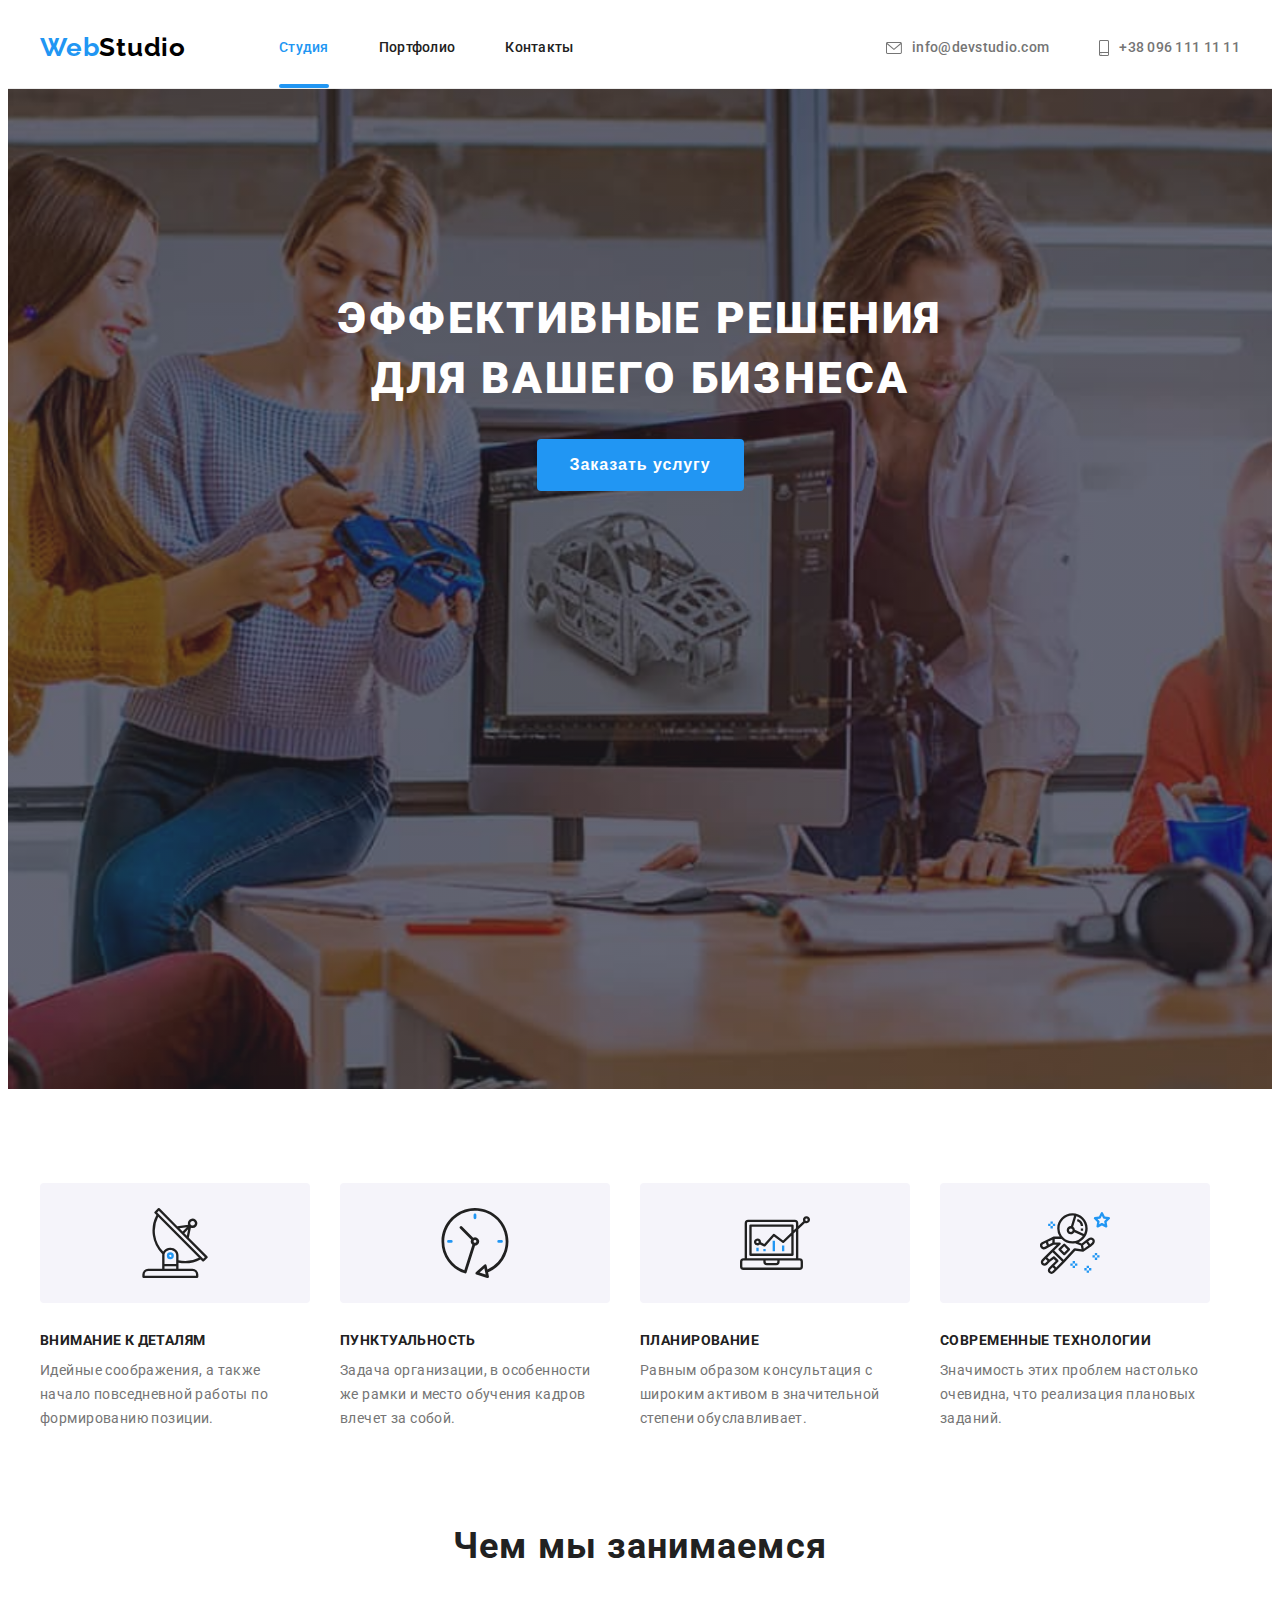
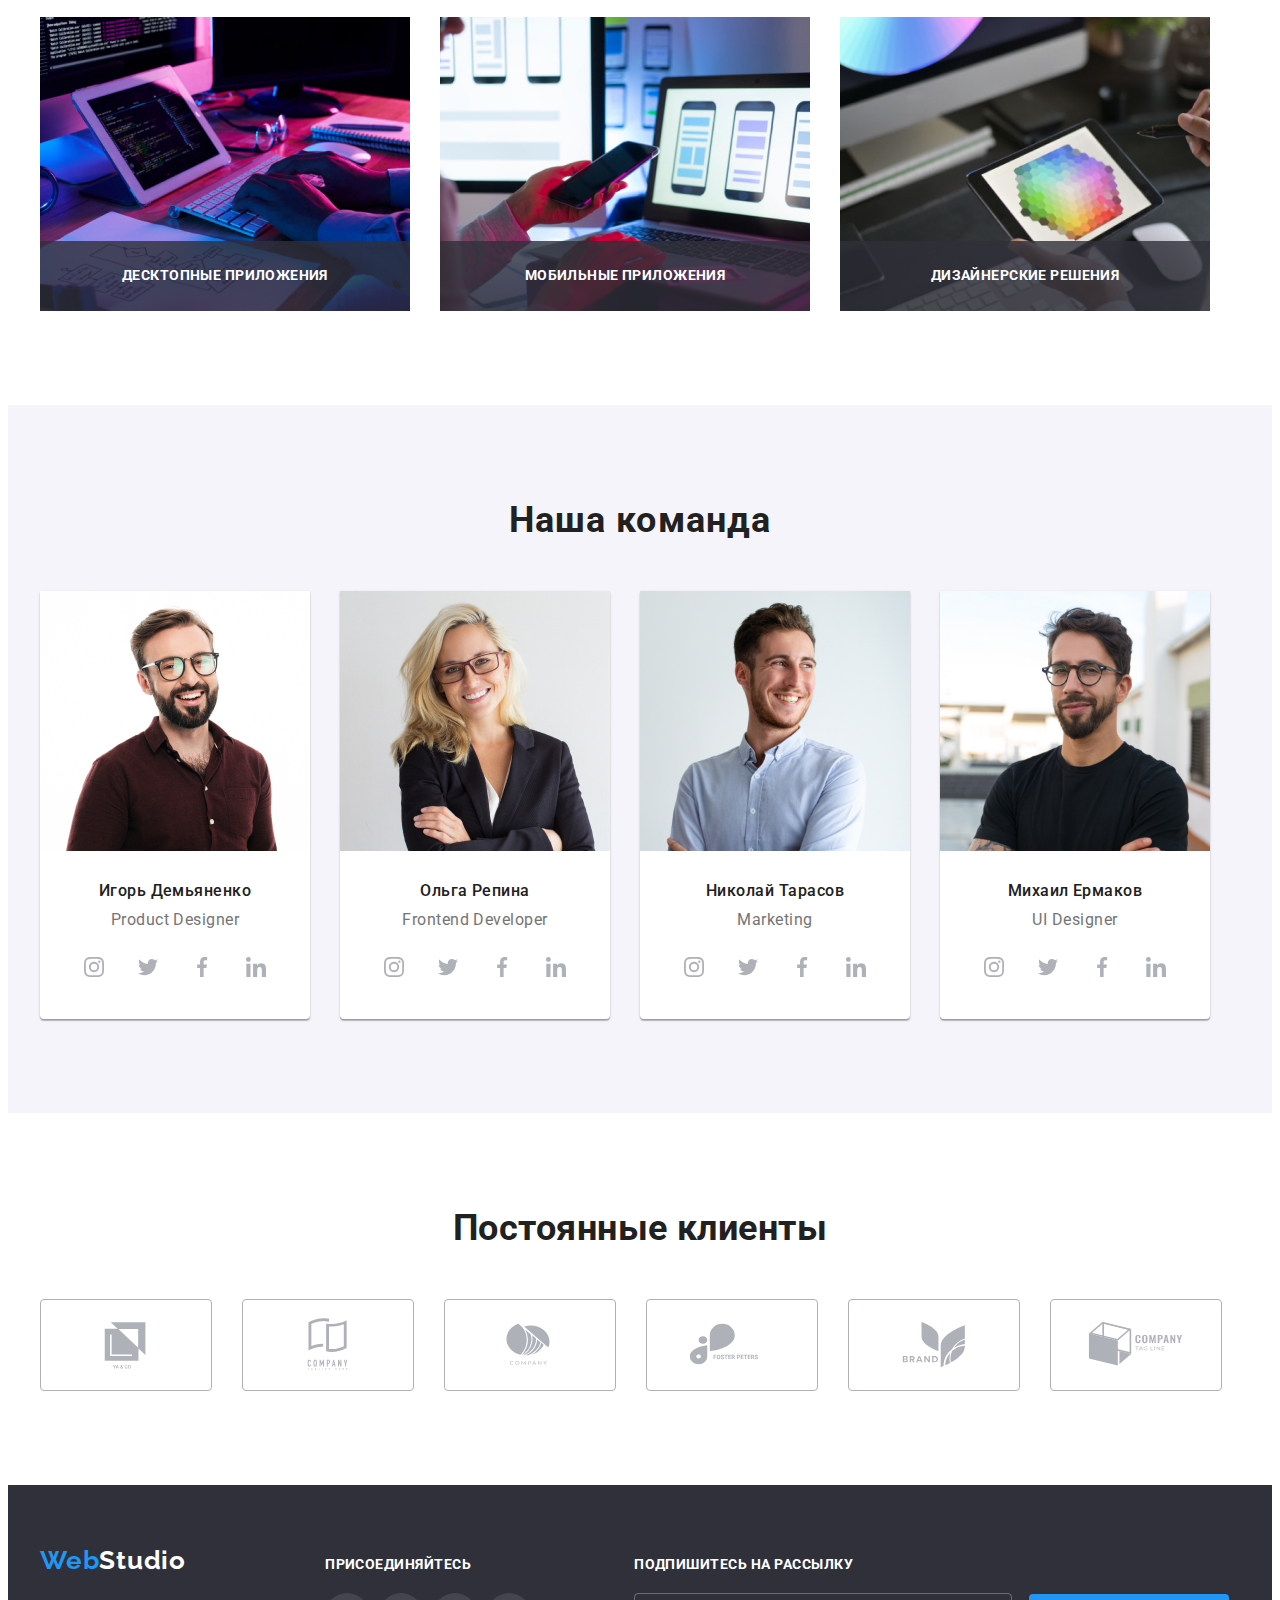
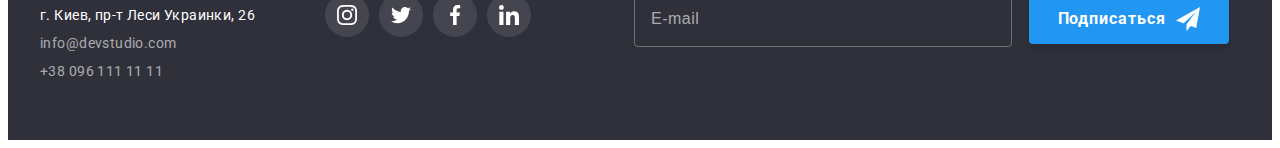
==== commit 6bd6f293: "HW-7 correct" ====
--- a/index.html
+++ b/index.html
@@ -100,26 +100,26 @@
         </section>
 
 
-        <section class="Pictures">
+        <section class="pictures">
             <div class="container">
-            <h2 class="Pictures__title">Чем мы занимаемся</h2>
-            <ul class="Pictures__list list">
-                <li class="Pictures__item">
-                    <div class="Pictures__thumb">
-                    <img class="Pictures__img" src="./images/picture1.jpg" alt="Код" width="370" height="295">
-                    <p class="Pictures__text">Десктопные приложения</p>
-                    </div>
-                </li>
-                <li class="Pictures__item">
-                    <div class="Pictures__thumb">
-                    <img class="Pictures__img" src="./images/picture2.jpg" alt="Анимация" width="370" height="295">
-                    <p class="Pictures__text">Мобильные приложения</p>
-                    </div>
-                </li>
-                <li class="Pictures__item">
-                    <div class="Pictures__thumb">
-                    <img class="Pictures__img" src="./images/picture3.jpg" alt="Дизайн" width="370" height="295">
-                    <p class="Pictures__text">Дизайнерские решения</p>
+            <h2 class="pictures__title">Чем мы занимаемся</h2>
+            <ul class="pictures__list list">
+                <li class="pictures__item">
+                    <div class="pictures-thumb">
+                    <img class="pictures-thumb__img" src="./images/picture1.jpg" alt="Код" width="370" height="295">
+                    <p class="pictures-thumb__text">Десктопные приложения</p>
+                    </div>
+                </li>
+                <li class="pictures__item">
+                    <div class="pictures-thumb">
+                    <img class="pictures-thumb__img" src="./images/picture2.jpg" alt="Анимация" width="370" height="295">
+                    <p class="pictures-thumb__text">Мобильные приложения</p>
+                    </div>
+                </li>
+                <li class="pictures__item">
+                    <div class="pictures-thumb">
+                    <img class="pictures-thumb__img" src="./images/picture3.jpg" alt="Дизайн" width="370" height="295">
+                    <p class="pictures-thumb__text">Дизайнерские решения</p>
                     </div>
                 </li>
             </ul>
@@ -306,7 +306,7 @@
                 </ul>
                 </address>
                </div>
-               <div class="footer-soc">
+               <div class="footer-soc footer-soc--join">
                 <p class="foter-soc__text">присоединяйтесь</p>
                 <ul class="footer-soc__list list">
                     <li class="footer-soc__item"><a href="" class="footer-soc__link">
@@ -335,7 +335,7 @@
                     </li>
                 </ul>
                </div>
-               <div>
+               <div class="footer-soc footer-soc--subscribe">
                 <p class="foter-soc__text">Подпишитесь на рассылку</p>
                 <form action="#">
                     <label for="mail"></label>
--- a/css/main.min.css
+++ b/css/main.min.css
@@ -1 +1 @@
-:root{--first-text-color: #212121;--second-text-color: #757575;--third-text-color: #ffffff;--accent-color: #2196F3;--background-color-general: #FFFFFF;--background-color-hero: #2f303a;--background-color-team: #f5f4fa}.container{width:1200px;margin:0 auto;padding-right:15px;padding-left:15px}body{font-family:"Roboto",sans-serif;color:var(--first-text-color);background-color:var(--background-color-general);letter-spacing:.03em}.text{text-decoration:none}.list{list-style:none}p,h1,h2,h3,h4,h5,h6,ul{margin:0;padding:0}.visually-hidden{position:absolute;width:1px;height:1px;margin:-1px;padding:0;overflow:hidden;border:0;clip:rect(0 0 0 0)}.logo{font-family:"Raleway";font-weight:700;font-size:26px;line-height:1.19;letter-spacing:.03em;color:var(--accent-color);align-items:center;text-align:center}.header__logo{padding-top:24px;padding-bottom:25px;margin-right:93px}.footer__logo{display:inline-block;margin-bottom:20px}.logo--black{color:#000}.logo--white{color:var(--third-text-color)}.header{border-bottom:1px solid #ececec;font-weight:500;font-size:14px;line-height:1.14;letter-spacing:.02em}.header .container{display:flex;align-items:center}.nav{display:flex;align-items:center}.nav__item{display:block}.nav__item:not(:last-child){margin-right:50px}.nav__link{display:block;color:var(--first-text-color);padding-top:32px;padding-bottom:32px;position:relative;transition:color 250ms cubic-bezier(0.4, 0, 0.2, 1)}.nav__link.nav--cur::after{content:"";position:absolute;left:0;bottom:0;display:block;width:100%;height:4px;border-radius:2px;background-color:var(--accent-color)}.nav__contact{display:flex;align-items:center;color:var(--second-text-color);padding-top:32px;padding-bottom:32px;color:var(--second-text-color);transition:color 250ms cubic-bezier(0.4, 0, 0.2, 1)}.nav--cur,.nav__link:hover,.nav__link:focus,.nav__contact:hover,.nav__contact:focus{color:var(--accent-color)}.header__connect{margin-left:auto}.nav__icon{fill:currentColor}.nav__icon{margin-right:10px;justify-content:center;align-items:center}.hero{display:flex;max-width:1600px;min-height:600px;margin-left:auto;margin-right:auto;padding-top:200px;padding-bottom:200px;text-align:center;background-color:var(--background-color-hero);background-repeat:no-repeat;background-position:center;background-size:cover;background-image:linear-gradient(rgba(47, 48, 58, 0.4), rgba(47, 48, 58, 0.4)),url(../images/hero.jpg)}.hero__title{font-weight:900;font-size:44px;line-height:1.36;text-align:center;letter-spacing:.06em;text-transform:uppercase;color:var(--third-text-color);margin-bottom:30px;margin-left:auto;margin-right:auto;max-width:696px}.hero__btn{font-weight:700;font-size:16px;line-height:1.88;display:flex;align-items:center;text-align:center;letter-spacing:.06em;color:var(--third-text-color);background-color:#188ce8;cursor:pointer;display:inline-block;min-width:200px;border-radius:4px;border:1px solid rgba(0,0,0,0);padding:10px 32px;transition:background-color 250ms cubic-bezier(0.4, 0, 0.2, 1),color 250ms cubic-bezier(0.4, 0, 0.2, 1)}.hero__btn:hover,.hero__btn:focus{color:#188ce8;background-color:var(--background-color-general)}.basic{padding-top:94px;padding-bottom:94px}.basic__list{display:flex}.basic__item{display:inline-block;width:270px}.basic__item:not(:last-child){margin-right:30px}.basic__icon{height:120px;margin-bottom:30px;border-radius:4px;background-color:#f5f4fa;display:flex;align-items:center;justify-content:center}.basic__title{font-weight:700;font-size:14px;line-height:1.14;letter-spacing:.03em;text-transform:uppercase;color:var(--first-text-color);margin-bottom:10px}.basic__text{font-weight:400;font-size:14px;line-height:1.71;letter-spacing:.03em;color:var(--second-text-color)}.clients{padding-top:94px;padding-bottom:94px}.client__title{margin-bottom:50px;font-weight:700;font-size:36px;line-height:1.17;text-align:center;color:var(--first-text-color)}.client__list{display:flex;padding:0;margin:0}.client__item:not(:last-child){margin-right:30px}.client__link{display:flex;justify-content:center;align-items:center;width:170px;height:90px;border:1px solid #afb1b8;outline:rgba(0,0,0,0);border-radius:4px;color:#afb1b8;transition:background-color 250ms cubic-bezier(0.4, 0, 0.2, 1),color 250ms cubic-bezier(0.4, 0, 0.2, 1)}.client__link:hover,.client__link:focus{color:var(--accent-color);border-color:var(--accent-color)}.client__icon{fill:currentColor}.Pictures{padding-bottom:94px}.Pictures__title{font-weight:700;font-size:36px;line-height:42px;text-align:center;letter-spacing:.03em;color:var(--first-text-color);margin-bottom:50px}.Pictures__list{display:flex}.Pictures__item:not(:last-child){margin-right:30px}.Pictures__thumb{position:relative;width:370px;height:294px}.Pictures__thumb::before{content:"";position:absolute;display:inline-block;bottom:0px;width:100%;height:70px;background-color:rgba(47,48,58,.8)}.Pictures__img{display:block;max-width:100%;height:auto}.Pictures__text{position:absolute;width:100%;padding:27px 0px;bottom:0;left:0;font-weight:700;font-size:14px;line-height:1.14;text-align:center;letter-spacing:.03em;text-transform:uppercase;color:var(--third-text-color)}.team{background-color:var(--background-color-team);padding-top:94px;padding-bottom:94px}.team__title{font-weight:700;font-size:36px;line-height:42px;text-align:center;letter-spacing:.03em;color:var(--first-text-color);margin-bottom:50px}.team__list{display:flex}.team__item{max-width:270px;max-height:428px;flex-basis:calc(25% - 30px);background-color:var(--background-color-general);box-shadow:0px 1px 3px rgba(0,0,0,.12),0px 1px 1px rgba(0,0,0,.14),0px 2px 1px rgba(0,0,0,.2);border-radius:0px 0px 4px 4px}.team__item:not(:last-child){margin-right:30px}.team__img{display:block;max-width:100%}.team-box{padding-top:30px;padding-bottom:30px;padding-right:32px;padding-left:32px}.team-box__subtitle{font-weight:500;font-size:16px;line-height:1.19;text-align:center;letter-spacing:.03em;color:var(--first-text-color);margin-bottom:10px}.team-box__text{box-sizing:border-box;font-weight:400;font-size:16px;line-height:1.19;text-align:center;letter-spacing:.03em;color:var(--second-text-color);margin-bottom:16px}.team-soc{display:flex;list-style:none;justify-content:center;align-items:center}.team-soc__item{width:44px;height:44px;margin-right:10px}.team-soc__item:last-child{margin-right:0}.team-soc__link{width:100%;height:100%;border-radius:50%;display:flex;align-items:center;justify-content:center;color:#afb1b8;transition:background-color 250ms cubic-bezier(0.4, 0, 0.2, 1),color 250ms cubic-bezier(0.4, 0, 0.2, 1)}.team-soc__link:hover,.team-soc__link:focus{color:#fff;background-color:var(--accent-color)}.team-soc__icon{fill:currentColor}.footer{padding-top:60px;padding-bottom:60px;background-color:var(--background-color-hero)}.footer__box{display:flex;margin:0;padding:0;align-items:baseline}.footer__item{margin-top:9px}.footer__text{font-family:"Roboto";font-style:normal;font-weight:400;font-size:14px;line-height:1.71px;letter-spacing:.03em;color:var(--third-text-color);display:inline-block;transition:color 250ms cubic-bezier(0.4, 0, 0.2, 1)}.footer__text--color{color:rgba(255,255,255,.6)}.footer__text:hover,.footer__text:focus{color:var(--accent-color)}.footer-soc{margin-left:70px;margin-right:93px}.foter-soc__text{font-weight:700;font-size:14px;line-height:1.14;text-transform:uppercase;color:var(--third-text-color);margin-bottom:20px}.footer-soc__list{display:flex;padding:0;margin-top:0;justify-content:space-between;align-items:center}.footer-soc__item{width:44px;height:44px;margin-right:10px}.footer-soc__link{width:100%;height:100%;display:flex;border-radius:50%;color:#afb1b8;background-color:rgba(255,255,255,.1);align-items:center;justify-content:center;color:var(--third-text-color);transition:background-color 250ms cubic-bezier(0.4, 0, 0.2, 1)}.footer-soc__link:hover,.footer-soc__link:focus{background-color:var(--accent-color)}.footer-soc__icon{fill:currentColor}.footer__input{width:358px;height:50px;padding-left:16px;margin-right:12px;color:#fff;background-color:rgba(0,0,0,0);border:1px solid rgba(255,255,255,.3);border-radius:4px}.footer__input::placeholder{font-weight:400;font-size:16px;line-height:1.25;align-items:center;letter-spacing:.03em;color:rgba(255,255,255,.6)}.footer__input:focus{border:1px solid var(--accent-color)}.footer__btn{font-family:"Roboto";font-style:normal;font-weight:700;font-size:16px;line-height:1.88;display:inline-flex;align-items:center;text-align:center;letter-spacing:.06em;color:var(--third-text-color);text-decoration:none;min-width:200px;background:var(--accent-color);box-shadow:0px 4px 4px rgba(0,0,0,.15);border-radius:4px;border:var(--accent-color);padding:10px 28px 10px 29px;cursor:pointer}.footer__btn::after{content:"";width:24px;height:24px;margin-left:10px;background-image:url(../images/icon\ send.png);background-size:contain}.portfolio{padding-top:94px;padding-bottom:94px}.portfolio-btn{display:flex;justify-content:center;margin-bottom:50px}.portfolio-btn__item:not(:last-child){margin-right:8px}.portfolio-btn__button{font-family:"Roboto",sans-serif;font-weight:500;font-size:16px;line-height:1.63;letter-spacing:.03em;background-color:var(--background-color-team);color:var(--first-text-color);cursor:pointer;display:inline-block;padding:6px 22px;min-width:73px;border-radius:4px;border:1px solid rgba(0,0,0,0);transition:background-color 250ms cubic-bezier(0.4, 0, 0.2, 1),color 250ms cubic-bezier(0.4, 0, 0.2, 1)}.portfolio-btn__button--cur,.portfolio-btn__button:hover,.portfolio-btn__button:focus{background-color:#188ce8;color:var(--third-text-color);box-shadow:0px 3px 1px rgba(0,0,0,.1),0px 1px 2px rgba(0,0,0,.08),0px 2px 2px rgba(0,0,0,.12)}.portfolio__list{display:flex;flex-wrap:wrap;margin:-15px}.portfolio__item{margin:15px;width:370px;flex-basis:calc(33.3333333333% - 30px)}.portfolio__link{overflow:hidden;display:block;transition:box-shadow 250ms cubic-bezier(0.4, 0, 0.2, 1)}.portfolio__link:hover,.portfolio__link:focus{background-color:#fff;border:1px solid #eee;box-shadow:0px 1px 1px rgba(0,0,0,.12),0px 4px 4px rgba(0,0,0,.06),1px 4px 6px rgba(0,0,0,.16)}.portfolio__title{font-weight:700;font-size:18px;line-height:2;letter-spacing:.06em;color:var(--first-text-color);margin-bottom:4px}.portfolio__text{font-weight:400;font-size:16px;line-height:1.88;letter-spacing:.03em;color:var(--second-text-color)}.cards-thumb{position:relative;width:370px;height:294px}.cards-thumb__text{position:absolute;width:100%;height:100%;bottom:0;left:0;opacity:0;padding:63px 24px;font-family:"Roboto";font-style:normal;font-weight:400;font-size:18px;line-height:1.56;letter-spacing:.03em;color:var(--third-text-color);background:rgba(33,150,243,.9);transform:translateY(100%);transition:transform 250ms cubic-bezier(0.4, 0, 0.2, 1),opacity 250ms cubic-bezier(0.4, 0, 0.2, 1)}.cards-thumb__border{margin-top:-4px;padding:20px 23px;border-right:1px solid #eee;border-left:1px solid #eee;border-bottom:1px solid #eee;box-sizing:border-box}.portfolio__link:hover .cards-thumb__text{transform:translateY(0);opacity:1}.backdrop{position:fixed;left:0;top:0;width:100%;height:100%;background-color:rgba(0,0,0,.2)}.backdrop.is-hidden{opacity:0;visibility:hidden;pointer-events:none}.backdrop.is-hidden .modal{transform:translate(-50%, -50%) scale(1.1)}.modal{position:relative;top:50%;left:50%;transform:translate(-50%, -50%) scale(1);padding:40px;width:528px;height:auto;background-color:#fff;box-shadow:0px 1px 3px rgba(0,0,0,.12),0px 1px 1px rgba(0,0,0,.14),0px 2px 1px rgba(0,0,0,.2);border-radius:4px;transition:transform 500ms cubic-bezier(0.4, 0, 0.2, 1)}.close-btn{position:absolute;display:flex;align-items:center;justify-content:center;right:8px;top:8px;background-color:rgba(0,0,0,0);border-radius:50%;width:30px;height:30px;border:1px solid rgba(0,0,0,.1)}.form{width:448px;margin-left:auto;margin-right:auto}.form-title{font-weight:700;font-size:20px;line-height:1.15;text-align:center;letter-spacing:.03em;margin-bottom:12px;color:var(--first-text-color)}.form-field{position:relative;display:flex;flex-direction:column;margin-bottom:10px}.form-label{font-weight:400;font-size:12px;line-height:1.17;letter-spacing:.01em;color:#757575;margin-bottom:4px}.form-input{width:100%;margin:0;padding:11px 42px;border:1px solid rgba(33,33,33,.2);border-radius:4px;transition:border-color 250ms cubic-bezier(0.4, 0, 0.2, 1)}.form-icon{position:absolute;top:50%;left:15px;display:inline-block;width:18px;height:18px;transition:fill 250ms cubic-bezier(0.4, 0, 0.2, 1)}.form-input:hover,.form-input:focus{outline:none;border-color:var(--accent-color)}.form-input:hover~.form-icon,.form-input:focus~.form-icon{fill:var(--accent-color)}textarea{resize:none;border:1px solid rgba(33,33,33,.2);border-radius:4px;padding:12px 16px;font-size:12px;line-height:1.17;letter-spacing:.01em;height:120px;margin-bottom:10px;transition:border-color 250ms cubic-bezier(0.4, 0, 0.2, 1)}textarea:hover,textarea:focus{border-color:var(--accent-color);outline:none}.comment::placeholder{font-size:12px;line-height:1.17;letter-spacing:.01em;color:rgba(117,117,117,.5)}.form-chek{padding-left:14px;margin-bottom:30px}.icon-chek{display:inline-block;width:16px;height:15px;border:2px solid #212121;border-radius:2px;margin-right:7px}.form-check-input{position:absolute;width:1px;height:1px;margin:-1px;padding:0;overflow:hidden;border:0;clip:rect(0 0 0 0)}.form-check-input:checked+.icon-chek{background-position:center;background-repeat:no-repeat;background-color:var(--accent-color);background-origin:border-box;border-color:var(--accent-color);background-image:url(../images/check.svg)}.form-chek-label{display:flex;align-items:center;font-size:14px;line-height:1.71;color:var(--secondary-text-color)}.accept-link{margin-left:4px;color:#2196f3}.form-btn{display:flex;align-items:center;justify-content:center;margin:0 auto;padding:10px 56px;border:none;border-radius:4px;text-align:center;text-decoration:none;font-family:"Roboto";font-style:normal;font-weight:700;font-size:16px;line-height:1.87;letter-spacing:.06em;cursor:pointer;background-color:var(--accent-color);box-shadow:0px 4px 4px rgba(0,0,0,.15);color:var(--third-text-color);transition:background-color 250ms cubic-bezier(0.4, 0, 0.2, 1)}.form-btn:hover,.form-btn:focus{background-color:#188ce8}/*# sourceMappingURL=main.min.css.map */+:root{--first-text-color: #212121;--second-text-color: #757575;--third-text-color: #ffffff;--accent-color: #2196F3;--background-color-general: #FFFFFF;--background-color-hero: #2f303a;--background-color-team: #f5f4fa}.container{width:1200px;margin:0 auto;padding-right:15px;padding-left:15px}body{font-family:"Roboto",sans-serif;color:var(--first-text-color);background-color:var(--background-color-general);letter-spacing:.03em}.text{text-decoration:none}.list{list-style:none}p,h1,h2,h3,h4,h5,h6,ul{margin:0;padding:0}.visually-hidden{position:absolute;width:1px;height:1px;margin:-1px;padding:0;overflow:hidden;border:0;clip:rect(0 0 0 0)}.logo{font-family:"Raleway";font-weight:700;font-size:26px;line-height:1.19;letter-spacing:.03em;color:var(--accent-color);align-items:center;text-align:center}.header__logo{padding-top:24px;padding-bottom:25px;margin-right:93px}.footer__logo{display:inline-block;margin-bottom:20px}.logo--black{color:#000}.logo--white{color:var(--third-text-color)}.header{border-bottom:1px solid #ececec;font-weight:500;font-size:14px;line-height:1.14;letter-spacing:.02em}.header .container{display:flex;align-items:center}.nav{display:flex;align-items:center}.nav__item{display:block}.nav__item:not(:last-child){margin-right:50px}.nav__link{display:block;color:var(--first-text-color);padding-top:32px;padding-bottom:32px;position:relative;transition:color 250ms cubic-bezier(0.4, 0, 0.2, 1)}.nav__link.nav--cur::after{content:"";position:absolute;left:0;bottom:0;display:block;width:100%;height:4px;border-radius:2px;background-color:var(--accent-color)}.nav__contact{display:flex;align-items:center;color:var(--second-text-color);padding-top:32px;padding-bottom:32px;color:var(--second-text-color);transition:color 250ms cubic-bezier(0.4, 0, 0.2, 1)}.nav--cur,.nav__link:hover,.nav__link:focus,.nav__contact:hover,.nav__contact:focus{color:var(--accent-color)}.header__connect{margin-left:auto}.nav__icon{fill:currentColor}.nav__icon{margin-right:10px;justify-content:center;align-items:center}.hero{display:flex;max-width:1600px;min-height:600px;margin-left:auto;margin-right:auto;padding-top:200px;padding-bottom:200px;text-align:center;background-color:var(--background-color-hero);background-repeat:no-repeat;background-position:center;background-size:cover;background-image:linear-gradient(rgba(47, 48, 58, 0.4), rgba(47, 48, 58, 0.4)),url(../images/hero.jpg)}.hero__title{font-weight:900;font-size:44px;line-height:1.36;text-align:center;letter-spacing:.06em;text-transform:uppercase;color:var(--third-text-color);margin-bottom:30px;margin-left:auto;margin-right:auto;max-width:696px}.hero__btn{font-weight:700;font-size:16px;line-height:1.88;display:flex;align-items:center;text-align:center;letter-spacing:.06em;color:var(--third-text-color);background-color:var(--accent-color);cursor:pointer;display:inline-block;min-width:200px;border-radius:4px;border:1px solid rgba(0,0,0,0);padding:10px 32px;transition:background-color 250ms cubic-bezier(0.4, 0, 0.2, 1),color 250ms cubic-bezier(0.4, 0, 0.2, 1)}.hero__btn:hover,.hero__btn:focus{background-color:#188ce8}.basic{padding-top:94px;padding-bottom:94px}.basic__list{display:flex}.basic__item{display:inline-block;width:270px}.basic__item:not(:last-child){margin-right:30px}.basic__icon{height:120px;margin-bottom:30px;border-radius:4px;background-color:#f5f4fa;display:flex;align-items:center;justify-content:center}.basic__title{font-weight:700;font-size:14px;line-height:1.14;letter-spacing:.03em;text-transform:uppercase;color:var(--first-text-color);margin-bottom:10px}.basic__text{font-weight:400;font-size:14px;line-height:1.71;letter-spacing:.03em;color:var(--second-text-color)}.clients{padding-top:94px;padding-bottom:94px}.client__title{margin-bottom:50px;font-weight:700;font-size:36px;line-height:1.17;text-align:center;color:var(--first-text-color)}.client__list{display:flex;padding:0;margin:0}.client__item:not(:last-child){margin-right:30px}.client__link{display:flex;justify-content:center;align-items:center;width:170px;height:90px;border:1px solid #afb1b8;outline:rgba(0,0,0,0);border-radius:4px;color:#afb1b8;transition:background-color 250ms cubic-bezier(0.4, 0, 0.2, 1),color 250ms cubic-bezier(0.4, 0, 0.2, 1)}.client__link:hover,.client__link:focus{color:var(--accent-color);border-color:var(--accent-color)}.client__icon{fill:currentColor}.pictures{padding-bottom:94px}.pictures__title{font-weight:700;font-size:36px;line-height:42px;text-align:center;letter-spacing:.03em;color:var(--first-text-color);margin-bottom:50px}.pictures__list{display:flex}.pictures__item:not(:last-child){margin-right:30px}.pictures-thumb{position:relative;width:370px;height:294px}.pictures-thumb::before{content:"";position:absolute}.pictures-thumb__img{display:block;max-width:100%;height:auto}.pictures-thumb__text{position:absolute;bottom:0;left:0;width:100%;height:70px;display:flex;align-items:center;justify-content:center;background-color:rgba(47,48,58,.8);font-weight:700;font-size:14px;line-height:1.14;text-align:center;letter-spacing:.03em;text-transform:uppercase;color:var(--third-text-color)}.team{background-color:var(--background-color-team);padding-top:94px;padding-bottom:94px}.team__title{font-weight:700;font-size:36px;line-height:42px;text-align:center;letter-spacing:.03em;color:var(--first-text-color);margin-bottom:50px}.team__list{display:flex}.team__item{max-width:270px;max-height:428px;flex-basis:calc(25% - 30px);background-color:var(--background-color-general);box-shadow:0px 1px 3px rgba(0,0,0,.12),0px 1px 1px rgba(0,0,0,.14),0px 2px 1px rgba(0,0,0,.2);border-radius:0px 0px 4px 4px}.team__item:not(:last-child){margin-right:30px}.team__img{display:block;max-width:100%}.team-box{padding-top:30px;padding-bottom:30px;padding-right:32px;padding-left:32px}.team-box__subtitle{font-weight:500;font-size:16px;line-height:1.19;text-align:center;letter-spacing:.03em;color:var(--first-text-color);margin-bottom:10px}.team-box__text{box-sizing:border-box;font-weight:400;font-size:16px;line-height:1.19;text-align:center;letter-spacing:.03em;color:var(--second-text-color);margin-bottom:16px}.team-soc{display:flex;list-style:none;justify-content:center;align-items:center}.team-soc__item{width:44px;height:44px;margin-right:10px}.team-soc__item:last-child{margin-right:0}.team-soc__link{width:100%;height:100%;border-radius:50%;display:flex;align-items:center;justify-content:center;color:#afb1b8;transition:background-color 250ms cubic-bezier(0.4, 0, 0.2, 1),color 250ms cubic-bezier(0.4, 0, 0.2, 1)}.team-soc__link:hover,.team-soc__link:focus{color:#fff;background-color:var(--accent-color)}.team-soc__icon{fill:currentColor}.footer{padding-top:60px;padding-bottom:60px;background-color:var(--background-color-hero)}.footer__box{display:flex;margin:0;padding:0;align-items:baseline}.footer__item{margin-top:9px}.footer__text{font-family:"Roboto";font-style:normal;font-weight:400;font-size:14px;line-height:1.71px;letter-spacing:.03em;color:var(--third-text-color);display:inline-block;transition:color 250ms cubic-bezier(0.4, 0, 0.2, 1)}.footer__text--color{color:rgba(255,255,255,.6)}.footer__text:hover,.footer__text:focus{color:var(--accent-color)}.footer-soc--join{margin-left:70px}.footer-soc--subscribe{margin-left:93px}.foter-soc__text{font-weight:700;font-size:14px;line-height:1.14;text-transform:uppercase;color:var(--third-text-color);margin-bottom:20px}.footer-soc__list{display:flex;padding:0;margin-top:0;justify-content:space-between;align-items:center}.footer-soc__item{width:44px;height:44px;margin-right:10px}.footer-soc__link{width:100%;height:100%;display:flex;border-radius:50%;color:#afb1b8;background-color:rgba(255,255,255,.1);align-items:center;justify-content:center;color:var(--third-text-color);transition:background-color 250ms cubic-bezier(0.4, 0, 0.2, 1)}.footer-soc__link:hover,.footer-soc__link:focus{background-color:var(--accent-color)}.footer-soc__icon{fill:currentColor}.footer__input{width:358px;height:50px;padding-left:16px;margin-right:12px;color:#fff;background-color:rgba(0,0,0,0);border:1px solid rgba(255,255,255,.3);border-radius:4px}.footer__input::placeholder{font-weight:400;font-size:16px;line-height:1.25;align-items:center;letter-spacing:.03em;color:rgba(255,255,255,.6)}.footer__input:focus{border:1px solid var(--accent-color)}.footer__btn{font-family:"Roboto";font-style:normal;font-weight:700;font-size:16px;line-height:1.88;display:inline-flex;align-items:center;text-align:center;letter-spacing:.06em;color:var(--third-text-color);text-decoration:none;min-width:200px;background:var(--accent-color);box-shadow:0px 4px 4px rgba(0,0,0,.15);border-radius:4px;border:var(--accent-color);padding:10px 28px 10px 29px;cursor:pointer}.footer__btn::after{content:"";width:24px;height:24px;margin-left:10px;background-image:url(../images/icon\ send.png);background-size:contain}.portfolio{padding-top:94px;padding-bottom:94px}.portfolio-btn{display:flex;justify-content:center;margin-bottom:50px}.portfolio-btn__item:not(:last-child){margin-right:8px}.portfolio-btn__button{font-family:"Roboto",sans-serif;font-weight:500;font-size:16px;line-height:1.63;letter-spacing:.03em;background-color:var(--background-color-team);color:var(--first-text-color);cursor:pointer;display:inline-block;padding:6px 22px;min-width:73px;border-radius:4px;border:1px solid rgba(0,0,0,0);transition:background-color 250ms cubic-bezier(0.4, 0, 0.2, 1),color 250ms cubic-bezier(0.4, 0, 0.2, 1)}.portfolio-btn__button--cur,.portfolio-btn__button:hover,.portfolio-btn__button:focus{background-color:#188ce8;color:var(--third-text-color);box-shadow:0px 3px 1px rgba(0,0,0,.1),0px 1px 2px rgba(0,0,0,.08),0px 2px 2px rgba(0,0,0,.12)}.portfolio__list{display:flex;flex-wrap:wrap;margin:-15px}.portfolio__item{margin:15px;width:370px;flex-basis:calc(33.3333333333% - 30px)}.portfolio__link{overflow:hidden;display:block;transition:box-shadow 250ms cubic-bezier(0.4, 0, 0.2, 1)}.portfolio__link:hover,.portfolio__link:focus{background-color:#fff;border:1px solid #eee;box-shadow:0px 1px 1px rgba(0,0,0,.12),0px 4px 4px rgba(0,0,0,.06),1px 4px 6px rgba(0,0,0,.16)}.portfolio__title{font-weight:700;font-size:18px;line-height:2;letter-spacing:.06em;color:var(--first-text-color);margin-bottom:4px}.portfolio__text{font-weight:400;font-size:16px;line-height:1.88;letter-spacing:.03em;color:var(--second-text-color)}.cards-thumb{position:relative;width:370px;height:294px}.cards-thumb__text{position:absolute;width:100%;height:100%;bottom:0;left:0;opacity:0;padding:63px 24px;font-family:"Roboto";font-style:normal;font-weight:400;font-size:18px;line-height:1.56;letter-spacing:.03em;color:var(--third-text-color);background:rgba(33,150,243,.9);transform:translateY(100%);transition:transform 250ms cubic-bezier(0.4, 0, 0.2, 1),opacity 250ms cubic-bezier(0.4, 0, 0.2, 1)}.cards-thumb__border{margin-top:-4px;padding:20px 23px;border-right:1px solid #eee;border-left:1px solid #eee;border-bottom:1px solid #eee;box-sizing:border-box}.portfolio__link:hover .cards-thumb__text{transform:translateY(0);opacity:1}.portfolio__link:focus .cards-thumb__text{transform:translateY(0);opacity:1}.backdrop{position:fixed;left:0;top:0;width:100%;height:100%;background-color:rgba(0,0,0,.2);transition:opacity 250ms cubic-bezier(0.4, 0, 0.2, 1),visibility 250ms cubic-bezier(0.4, 0, 0.2, 1)}.backdrop.is-hidden{opacity:0;visibility:hidden;pointer-events:none}.backdrop.is-hidden .modal{transform:translate(-50%, -50%) scale(1.1)}.modal{position:absolute;top:50%;left:50%;transform:translate(-50%, -50%) scale(1);padding:40px;width:528px;height:auto;background-color:#fff;box-shadow:0px 1px 3px rgba(0,0,0,.12),0px 1px 1px rgba(0,0,0,.14),0px 2px 1px rgba(0,0,0,.2);border-radius:4px;transition:transform 250ms cubic-bezier(0.4, 0, 0.2, 1)}.close-btn{position:absolute;display:flex;align-items:center;justify-content:center;right:8px;top:8px;border-radius:50%;width:30px;height:30px;background:#fff;border:1px solid rgba(0,0,0,.1);box-shadow:0px 1px 3px rgba(0,0,0,.12),0px 1px 1px rgba(0,0,0,.14),0px 2px 1px rgba(0,0,0,.2)}.close-btn:hover .icon-close{fill:var(--accent-color)}.close-btn:hover,.close-btn:focus{box-shadow:none}.form{width:448px;margin-left:auto;margin-right:auto}.form-title{font-weight:700;font-size:20px;line-height:1.15;text-align:center;letter-spacing:.03em;margin-bottom:12px;color:var(--first-text-color)}.form-field{position:relative;display:flex;flex-direction:column;margin-top:12px}.form-label{font-weight:400;font-size:12px;line-height:1.17;letter-spacing:.01em;color:#757575;margin-bottom:4px}.form-input{width:100%;margin:0;padding:11px 42px;border:1px solid rgba(33,33,33,.2);border-radius:4px;transition:border-color 250ms cubic-bezier(0.4, 0, 0.2, 1)}.form-icon{position:absolute;top:50%;left:15px;display:inline-block;width:18px;height:18px;transition:fill 250ms cubic-bezier(0.4, 0, 0.2, 1)}.form-input:hover,.form-input:focus{outline:none;border-color:var(--accent-color)}.form-input:hover~.form-icon,.form-input:focus~.form-icon{fill:var(--accent-color)}textarea{resize:none;border:1px solid rgba(33,33,33,.2);border-radius:4px;padding:12px 16px;font-size:12px;line-height:1.17;letter-spacing:.01em;height:120px;transition:border-color 250ms cubic-bezier(0.4, 0, 0.2, 1)}textarea:hover,textarea:focus{border-color:var(--accent-color);outline:none}.comment::placeholder{font-size:12px;line-height:1.17;letter-spacing:.01em;color:rgba(117,117,117,.5)}.form-chek{padding-left:14px;margin-top:20px}.icon-chek{display:inline-block;width:16px;height:15px;border:2px solid #212121;border-radius:2px;margin-right:7px}.form-check-input{position:absolute;width:1px;height:1px;margin:-1px;padding:0;overflow:hidden;border:0;clip:rect(0 0 0 0)}.form-check-input:focus+.icon-chek{box-sizing:content-box;border:1px solid var(--accent-color);border-radius:4px}.form-check-input:checked+.icon-chek{background-position:center;background-repeat:no-repeat;background-color:var(--accent-color);background-origin:border-box;border-color:var(--accent-color);background-image:url(../images/check.svg)}.form-chek-label{display:flex;align-items:center;font-size:14px;line-height:1.71;color:var(--secondary-text-color)}.accept-link{margin-left:4px;color:#2196f3}.form-btn{display:flex;align-items:center;justify-content:center;margin:30px auto 0px auto;padding:10px 56px;border:none;border-radius:4px;text-align:center;text-decoration:none;font-family:"Roboto";font-style:normal;font-weight:700;font-size:16px;line-height:1.87;letter-spacing:.06em;cursor:pointer;background-color:var(--accent-color);box-shadow:0px 4px 4px rgba(0,0,0,.15);color:var(--third-text-color);transition:background-color 250ms cubic-bezier(0.4, 0, 0.2, 1)}.form-btn:hover,.form-btn:focus{background-color:#188ce8}/*# sourceMappingURL=main.min.css.map */